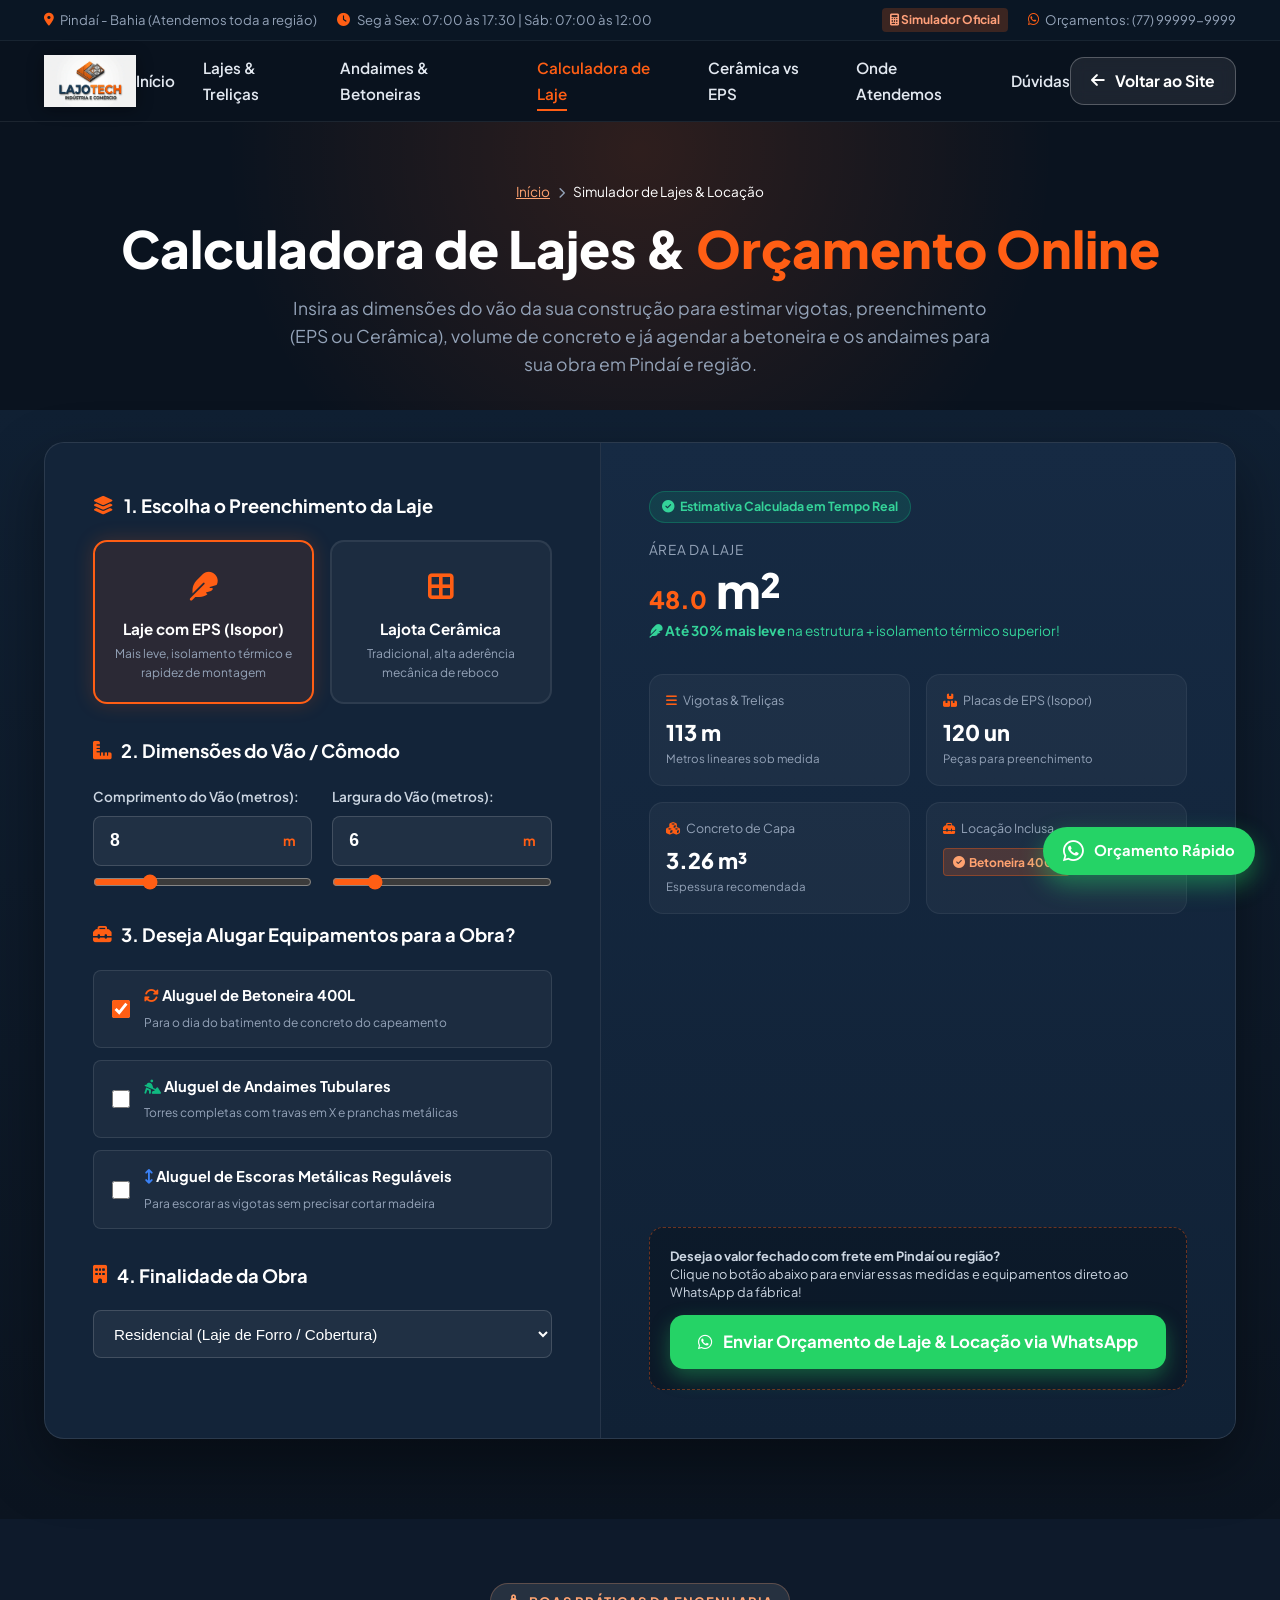
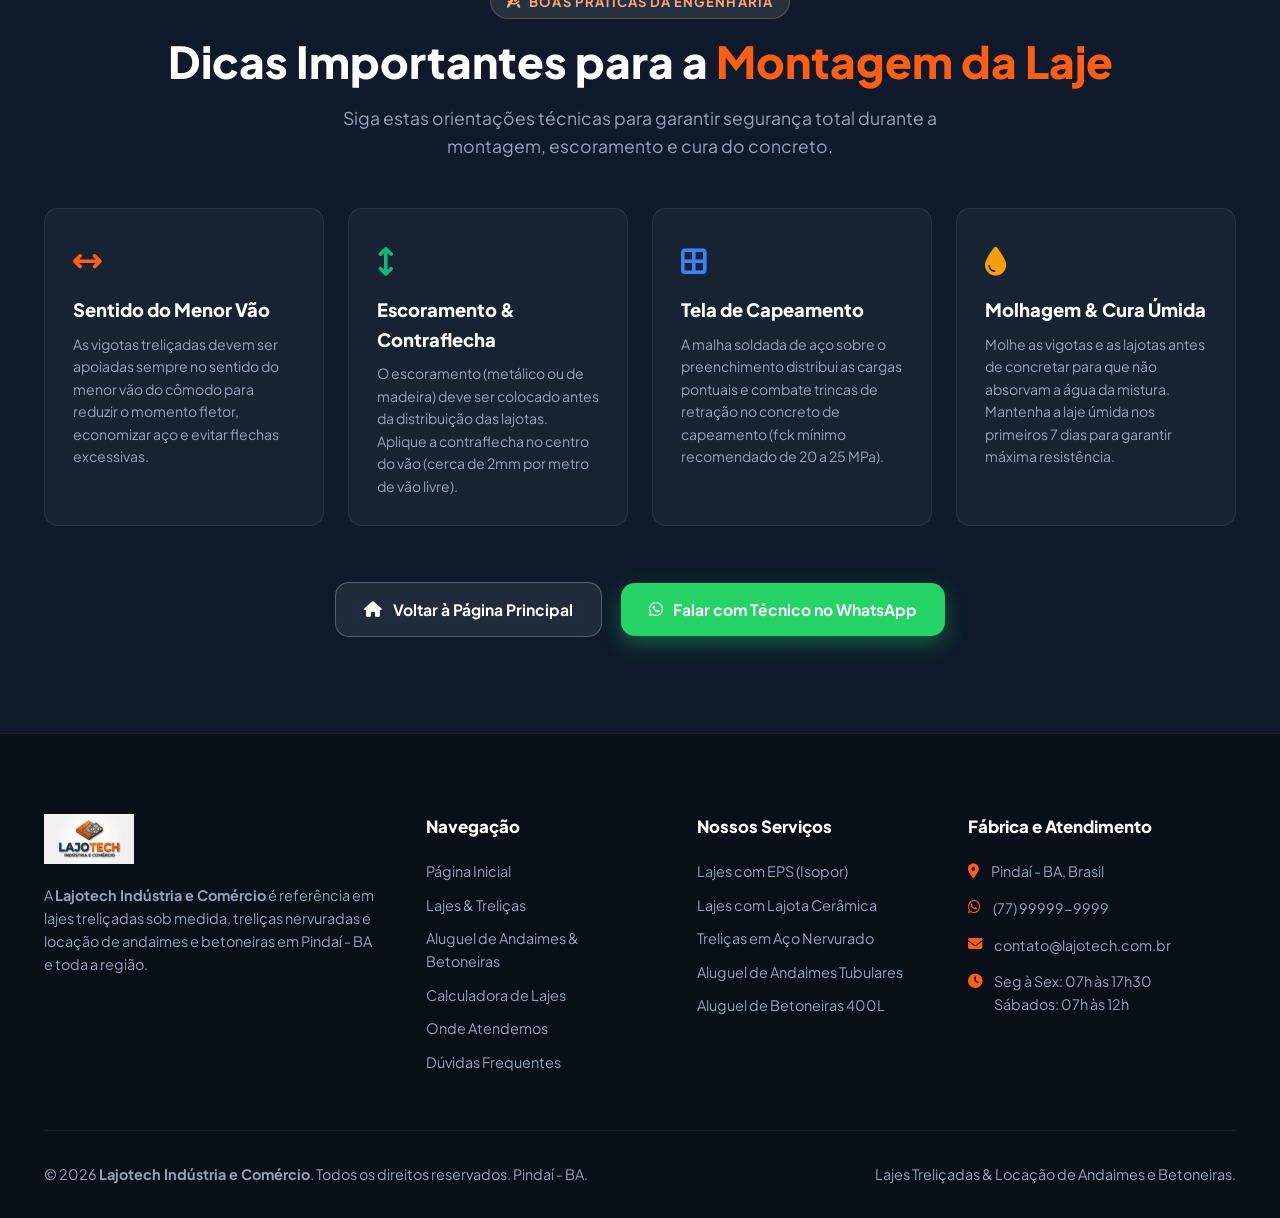
==== calcular.html @ e8e084d5 "feat: pagina dedicada de calculadora calcular.html separada da landing page" ====
<!DOCTYPE html>
<html lang="pt-BR">
<head>
  <meta charset="UTF-8">
  <meta name="viewport" content="width=device-width, initial-scale=1.0">
  <title>Calculadora de Lajes & Orçamento Online | Lajotech Pindaí - BA</title>
  
  <!-- Meta SEO -->
  <meta name="description" content="Simule gratuitamente a quantidade de vigotas treliçadas, lajotas cerâmicas, placas de EPS (isopor), volume de concreto e aluguel de betoneiras e andaimes para sua obra em Pindaí - BA.">
  <meta name="keywords" content="calcular laje, simulador de laje, laje treliçada cálculo, laje eps isopor, vigotas treliçadas, Lajotech Pindaí, aluguel betoneira Pindaí">
  <meta name="author" content="Lajotech Indústria e Comércio">

  <!-- Google Fonts: Plus Jakarta Sans -->
  <link rel="preconnect" href="https://fonts.googleapis.com">
  <link rel="preconnect" href="https://fonts.gstatic.com" crossorigin>
  <link href="https://fonts.googleapis.com/css2?family=Plus+Jakarta+Sans:wght@400;500;600;700;800;900&display=swap" rel="stylesheet">

  <!-- Font Awesome Icons -->
  <link rel="stylesheet" href="https://cdnjs.cloudflare.com/ajax/libs/font-awesome/6.5.1/css/all.min.css">

  <!-- Estilos Customizados -->
  <link rel="stylesheet" href="assets/css/style.css">
</head>
<body style="background-color: #0A131F; color: #FFFFFF;">

  <!-- ==========================================================================
       BARRA DE TOPO
       ========================================================================== -->
  <div class="topbar">
    <div class="container topbar-content">
      <div class="topbar-info">
        <div class="topbar-item">
          <i class="fa-solid fa-location-dot"></i>
          <span>Pindaí - Bahia (Atendemos toda a região)</span>
        </div>
        <div class="topbar-item">
          <i class="fa-solid fa-clock"></i>
          <span>Seg à Sex: 07:00 às 17:30 | Sáb: 07:00 às 12:00</span>
        </div>
      </div>
      <div class="topbar-info">
        <span class="topbar-badge"><i class="fa-solid fa-calculator"></i> Simulador Oficial</span>
        <div class="topbar-item">
          <i class="fa-brands fa-whatsapp"></i>
          <a href="https://wa.me/5577999999999" target="_blank" rel="noopener">Orçamentos: (77) 99999-9999</a>
        </div>
      </div>
    </div>
  </div>

  <!-- ==========================================================================
       CABEÇALHO
       ========================================================================== -->
  <header class="header">
    <div class="container navbar">
      <a href="index.html" class="logo-link">
        <img src="assets/images/logo.webp" alt="Lajotech Indústria e Comércio" class="logo-img">
      </a>

      <ul class="nav-links" id="navLinks">
        <li><a href="index.html" class="nav-link">Início</a></li>
        <li><a href="index.html#lajes" class="nav-link">Lajes & Treliças</a></li>
        <li><a href="index.html#locacao" class="nav-link">Andaimes & Betoneiras</a></li>
        <li><a href="calcular.html" class="nav-link active">Calculadora de Laje</a></li>
        <li><a href="index.html#comparativo" class="nav-link">Cerâmica vs EPS</a></li>
        <li><a href="index.html#regiao" class="nav-link">Onde Atendemos</a></li>
        <li><a href="index.html#faq" class="nav-link">Dúvidas</a></li>
      </ul>

      <div class="header-cta">
        <a href="index.html" class="btn btn-outline-white" style="padding: 0.65rem 1.25rem;">
          <i class="fa-solid fa-arrow-left"></i>
          <span>Voltar ao Site</span>
        </a>
        <button class="menu-toggle" id="menuToggle" aria-label="Abrir Menu">
          <i class="fa-solid fa-bars"></i>
        </button>
      </div>
    </div>
  </header>

  <main>
    <!-- ==========================================================================
         HERO DA PÁGINA DE CÁLCULO
         ========================================================================== -->
    <section style="padding: 3.5rem 0 2rem 0; text-align: center; background: radial-gradient(circle at 50% 10%, rgba(255, 94, 20, 0.15) 0%, transparent 60%);">
      <div class="container">
        <div style="display: inline-flex; align-items: center; gap: 0.5rem; font-size: 0.85rem; color: #94A3B8; margin-bottom: 1rem;">
          <a href="index.html" style="color: #FFA270; text-decoration: underline;">Início</a>
          <span><i class="fa-solid fa-chevron-right" style="font-size: 0.7rem;"></i></span>
          <span style="color: #FFFFFF;">Simulador de Lajes & Locação</span>
        </div>

        <h1 style="font-size: clamp(2.2rem, 4vw, 3.2rem); font-weight: 900; line-height: 1.15; margin-bottom: 1rem;">
          Calculadora de Lajes & <span style="color: var(--primary);">Orçamento Online</span>
        </h1>
        <p style="font-size: 1.1rem; color: var(--text-light-muted); max-width: 720px; margin: 0 auto; line-height: 1.6;">
          Insira as dimensões do vão da sua construção para estimar vigotas, preenchimento (EPS ou Cerâmica), volume de concreto e já agendar a betoneira e os andaimes para sua obra em Pindaí e região.
        </p>
      </div>
    </section>

    <!-- ==========================================================================
         SIMULADOR / CALCULADORA INTERATIVA
         ========================================================================== -->
    <section class="calculator-section" style="padding: 2rem 0 5rem 0;">
      <div class="container">
        <div class="calc-wrapper">
          <!-- Coluna 1: Entradas do Usuário -->
          <div class="calc-inputs">
            <div class="calc-group-title">
              <i class="fa-solid fa-layer-group"></i>
              <span>1. Escolha o Preenchimento da Laje</span>
            </div>

            <div class="type-selector-grid">
              <label class="type-card-radio">
                <input type="radio" name="slabType" value="eps" checked>
                <div class="type-card-box">
                  <div class="type-icon"><i class="fa-solid fa-feather"></i></div>
                  <h4>Laje com EPS (Isopor)</h4>
                  <p>Mais leve, isolamento térmico e rapidez de montagem</p>
                </div>
              </label>

              <label class="type-card-radio">
                <input type="radio" name="slabType" value="ceramica">
                <div class="type-card-box">
                  <div class="type-icon"><i class="fa-solid fa-border-all"></i></div>
                  <h4>Lajota Cerâmica</h4>
                  <p>Tradicional, alta aderência mecânica de reboco</p>
                </div>
              </label>
            </div>

            <div class="calc-group-title">
              <i class="fa-solid fa-ruler-combined"></i>
              <span>2. Dimensões do Vão / Cômodo</span>
            </div>

            <div class="calc-fields-row">
              <div class="form-field">
                <label for="calcLength">Comprimento do Vão (metros):</label>
                <div class="input-with-unit">
                  <input type="number" id="calcLength" value="8" min="1" max="50" step="0.5">
                  <span class="unit">m</span>
                </div>
                <input type="range" class="quick-slider" id="sliderLength" min="1" max="30" value="8" step="0.5">
              </div>

              <div class="form-field">
                <label for="calcWidth">Largura do Vão (metros):</label>
                <div class="input-with-unit">
                  <input type="number" id="calcWidth" value="6" min="1" max="50" step="0.5">
                  <span class="unit">m</span>
                </div>
                <input type="range" class="quick-slider" id="sliderWidth" min="1" max="30" value="6" step="0.5">
              </div>
            </div>

            <div class="calc-group-title">
              <i class="fa-solid fa-toolbox"></i>
              <span>3. Deseja Alugar Equipamentos para a Obra?</span>
            </div>

            <div class="calc-checkbox-group">
              <label class="calc-checkbox-label">
                <input type="checkbox" id="checkBetoneira" checked>
                <div class="calc-checkbox-text">
                  <strong><i class="fa-solid fa-rotate" style="color: var(--primary);"></i> Aluguel de Betoneira 400L</strong>
                  <span>Para o dia do batimento de concreto do capeamento</span>
                </div>
              </label>

              <label class="calc-checkbox-label">
                <input type="checkbox" id="checkAndaime">
                <div class="calc-checkbox-text">
                  <strong><i class="fa-solid fa-person-digging" style="color: #10B981;"></i> Aluguel de Andaimes Tubulares</strong>
                  <span>Torres completas com travas em X e pranchas metálicas</span>
                </div>
              </label>

              <label class="calc-checkbox-label">
                <input type="checkbox" id="checkEscora">
                <div class="calc-checkbox-text">
                  <strong><i class="fa-solid fa-arrows-up-down" style="color: #3B82F6;"></i> Aluguel de Escoras Metálicas Reguláveis</strong>
                  <span>Para escorar as vigotas sem precisar cortar madeira</span>
                </div>
              </label>
            </div>

            <div class="calc-group-title">
              <i class="fa-solid fa-building"></i>
              <span>4. Finalidade da Obra</span>
            </div>

            <div class="usage-select-group">
              <select id="calcUsage" class="usage-select">
                <option value="residencial" selected>Residencial (Laje de Forro / Cobertura)</option>
                <option value="piso">Residencial (Laje de Piso / 1º Andar com circulação)</option>
                <option value="garagem">Garagem / Tráfego de Veículos Leves</option>
                <option value="comercial">Comercial / Depósito (Carga Pesada)</option>
              </select>
            </div>
          </div>

          <!-- Coluna 2: Resultados Estimados em Tempo Real -->
          <div class="calc-results">
            <div>
              <span class="calc-header-badge">
                <i class="fa-solid fa-circle-check"></i> Estimativa Calculada em Tempo Real
              </span>

              <div class="calc-main-stat">
                <div class="label">Área da Laje</div>
                <div class="number"><span id="resArea">48.0</span> m²</div>
                <div id="resVantagem" style="font-size: 0.85rem; color: #34D399; margin-top: 0.4rem;">
                  <i class="fa-solid fa-feather"></i> <strong>Até 30% mais leve</strong> na estrutura + isolamento térmico!
                </div>
              </div>

              <div class="calc-metrics-grid">
                <div class="metric-box">
                  <div class="metric-box-title">
                    <i class="fa-solid fa-bars"></i>
                    <span>Vigotas & Treliças</span>
                  </div>
                  <div class="metric-box-val" id="resVigotas">113 m</div>
                  <div class="metric-box-sub">Metros lineares sob medida</div>
                </div>

                <div class="metric-box">
                  <div class="metric-box-title">
                    <i class="fa-solid fa-boxes-stacked"></i>
                    <span id="resLajotasLabel">Placas de EPS</span>
                  </div>
                  <div class="metric-box-val" id="resLajotas">120 un</div>
                  <div class="metric-box-sub">Peças para preenchimento</div>
                </div>

                <div class="metric-box">
                  <div class="metric-box-title">
                    <i class="fa-solid fa-cubes"></i>
                    <span>Concreto de Capa</span>
                  </div>
                  <div class="metric-box-val" id="resConcreto">3.26 m³</div>
                  <div class="metric-box-sub">Espessura recomendada</div>
                </div>

                <div class="metric-box">
                  <div class="metric-box-title">
                    <i class="fa-solid fa-toolbox"></i>
                    <span>Locação Inclusa</span>
                  </div>
                  <div id="resEquipamentos" style="margin-top: 0.35rem;">
                    <span class="equip-tag"><i class="fa-solid fa-circle-check"></i> Betoneira 400L</span>
                  </div>
                </div>
              </div>
            </div>

            <div class="calc-cta-box">
              <p>
                <strong>Deseja o valor fechado com frete em Pindaí ou região?</strong><br>
                Clique no botão abaixo para enviar essas medidas e equipamentos direto ao WhatsApp da fábrica!
              </p>
              <a href="#" id="btnSendWhatsapp" target="_blank" rel="noopener" class="btn btn-whatsapp" style="width: 100%; font-size: 1.05rem;">
                <i class="fa-brands fa-whatsapp"></i>
                Enviar Orçamento de Laje & Locação via WhatsApp
              </a>
            </div>
          </div>
        </div>
      </div>
    </section>

    <!-- ==========================================================================
         INFORMAÇÕES E DICAS TÉCNICAS
         ========================================================================== -->
    <section style="padding: 4rem 0 6rem 0; background: #0E1A2B;">
      <div class="container">
        <div class="text-center" style="margin-bottom: 3rem;">
          <span class="section-tag light"><i class="fa-solid fa-compass-drafting"></i> Boas Práticas da Engenharia</span>
          <h2 class="section-title light">Dicas Importantes para a <span class="highlight">Montagem da Laje</span></h2>
          <p class="section-subtitle light">
            Siga estas orientações técnicas para garantir segurança total durante a montagem, escoramento e cura do concreto.
          </p>
        </div>

        <div style="display: grid; grid-template-columns: repeat(auto-fit, minmax(280px, 1fr)); gap: 1.5rem;">
          <div style="background: rgba(255, 255, 255, 0.04); border: 1px solid rgba(255, 255, 255, 0.08); border-radius: var(--radius-md); padding: 1.75rem;">
            <div style="font-size: 1.8rem; color: var(--primary); margin-bottom: 0.75rem;"><i class="fa-solid fa-arrows-left-right"></i></div>
            <h3 style="font-size: 1.15rem; font-weight: 800; margin-bottom: 0.5rem;">Sentido do Menor Vão</h3>
            <p style="font-size: 0.88rem; color: var(--text-light-muted); line-height: 1.6;">
              As vigotas treliçadas devem ser apoiadas sempre no sentido do menor vão do cômodo para reduzir o momento fletor, economizar aço e evitar flechas excessivas.
            </p>
          </div>

          <div style="background: rgba(255, 255, 255, 0.04); border: 1px solid rgba(255, 255, 255, 0.08); border-radius: var(--radius-md); padding: 1.75rem;">
            <div style="font-size: 1.8rem; color: #10B981; margin-bottom: 0.75rem;"><i class="fa-solid fa-arrows-up-down"></i></div>
            <h3 style="font-size: 1.15rem; font-weight: 800; margin-bottom: 0.5rem;">Escoramento & Contraflecha</h3>
            <p style="font-size: 0.88rem; color: var(--text-light-muted); line-height: 1.6;">
              O escoramento (metálico ou de madeira) deve ser colocado antes da distribuição das lajotas. Aplique a contraflecha no centro do vão (cerca de 2mm por metro de vão livre).
            </p>
          </div>

          <div style="background: rgba(255, 255, 255, 0.04); border: 1px solid rgba(255, 255, 255, 0.08); border-radius: var(--radius-md); padding: 1.75rem;">
            <div style="font-size: 1.8rem; color: #3B82F6; margin-bottom: 0.75rem;"><i class="fa-solid fa-border-all"></i></div>
            <h3 style="font-size: 1.15rem; font-weight: 800; margin-bottom: 0.5rem;">Tela de Capeamento</h3>
            <p style="font-size: 0.88rem; color: var(--text-light-muted); line-height: 1.6;">
              A malha soldada de aço sobre o preenchimento distribui as cargas pontuais e combate trincas de retração no concreto de capeamento (fck mínimo recomendado de 20 a 25 MPa).
            </p>
          </div>

          <div style="background: rgba(255, 255, 255, 0.04); border: 1px solid rgba(255, 255, 255, 0.08); border-radius: var(--radius-md); padding: 1.75rem;">
            <div style="font-size: 1.8rem; color: #F59E0B; margin-bottom: 0.75rem;"><i class="fa-solid fa-droplet"></i></div>
            <h3 style="font-size: 1.15rem; font-weight: 800; margin-bottom: 0.5rem;">Molhagem & Cura Úmida</h3>
            <p style="font-size: 0.88rem; color: var(--text-light-muted); line-height: 1.6;">
              Molhe as vigotas e as lajotas antes de concretar para que não absorvam a água da mistura. Mantenha a laje úmida nos primeiros 7 dias para garantir máxima resistência.
            </p>
          </div>
        </div>

        <div style="text-align: center; margin-top: 3.5rem;">
          <a href="index.html" class="btn btn-outline-white" style="margin-right: 1rem;">
            <i class="fa-solid fa-house"></i> Voltar à Página Principal
          </a>
          <a href="https://wa.me/5577999999999?text=Ol%C3%A1%20Lajotech!%20Gostaria%20de%20tirar%20d%C3%BAvidas%20t%C3%A9cnicas%20sobre%20minha%20laje." target="_blank" rel="noopener" class="btn btn-whatsapp">
            <i class="fa-brands fa-whatsapp"></i> Falar com Técnico no WhatsApp
          </a>
        </div>
      </div>
    </section>
  </main>

  <!-- ==========================================================================
       RODAPÉ
       ========================================================================== -->
  <footer class="footer">
    <div class="container">
      <div class="footer-grid">
        <div class="footer-col">
          <img src="assets/images/logo.webp" alt="Lajotech Indústria e Comércio" class="footer-logo">
          <p style="margin-bottom: 1.25rem; line-height: 1.6;">
            A <strong>Lajotech Indústria e Comércio</strong> é referência em lajes treliçadas sob medida, treliças nervuradas e locação de andaimes e betoneiras em Pindaí - BA e toda a região.
          </p>
        </div>

        <div class="footer-col">
          <h4>Navegação</h4>
          <ul class="footer-links">
            <li><a href="index.html">Página Inicial</a></li>
            <li><a href="index.html#lajes">Lajes & Treliças</a></li>
            <li><a href="index.html#locacao">Aluguel de Andaimes & Betoneiras</a></li>
            <li><a href="calcular.html">Calculadora de Lajes</a></li>
            <li><a href="index.html#regiao">Onde Atendemos</a></li>
            <li><a href="index.html#faq">Dúvidas Frequentes</a></li>
          </ul>
        </div>

        <div class="footer-col">
          <h4>Nossos Serviços</h4>
          <ul class="footer-links">
            <li><a href="index.html#lajes">Lajes com EPS (Isopor)</a></li>
            <li><a href="index.html#lajes">Lajes com Lajota Cerâmica</a></li>
            <li><a href="index.html#lajes">Treliças em Aço Nervurado</a></li>
            <li><a href="index.html#locacao">Aluguel de Andaimes Tubulares</a></li>
            <li><a href="index.html#locacao">Aluguel de Betoneiras 400L</a></li>
          </ul>
        </div>

        <div class="footer-col">
          <h4>Fábrica e Atendimento</h4>
          <ul class="footer-contact-list">
            <li>
              <i class="fa-solid fa-location-dot"></i>
              <span>Pindaí - BA, Brasil</span>
            </li>
            <li>
              <i class="fa-brands fa-whatsapp"></i>
              <span>(77) 99999-9999</span>
            </li>
            <li>
              <i class="fa-solid fa-envelope"></i>
              <span>contato@lajotech.com.br</span>
            </li>
            <li>
              <i class="fa-solid fa-clock"></i>
              <span>Seg à Sex: 07h às 17h30<br>Sábados: 07h às 12h</span>
            </li>
          </ul>
        </div>
      </div>

      <div class="footer-bottom">
        <p>&copy; 2026 <strong>Lajotech Indústria e Comércio</strong>. Todos os direitos reservados. Pindaí - BA.</p>
        <p>Lajes Treliçadas & Locação de Andaimes e Betoneiras.</p>
      </div>
    </div>
  </footer>

  <!-- ==========================================================================
       BOTÃO FLUTUANTE DE WHATSAPP
       ========================================================================== -->
  <a href="https://wa.me/5577999999999?text=Ol%C3%A1%20Lajotech!%20Gostaria%20de%20fazer%20um%20or%C3%A7amento%20de%20laje%20ou%20aluguel%20de%20equipamentos." class="floating-whatsapp" target="_blank" rel="noopener" aria-label="Falar no WhatsApp">
    <i class="fa-brands fa-whatsapp"></i>
    <span>Orçamento Rápido</span>
  </a>

  <!-- JavaScript -->
  <script src="assets/js/main.js"></script>
</body>
</html>
---- assets/css/style.css ----
/* ==========================================================================
   LAJOTECH INDÚSTRIA E COMÉRCIO - ESTILOS PRINCIPAIS
   Identidade: Laranja Industrial (#FF6B00 / #FF5500) e Azul Profundo (#0E1E2E / #182C40)
   Design System: Moderno, Robusto, Industrial, Responsivo
   ========================================================================== */

:root {
  /* Cores da Marca */
  --primary: #FF5E14;
  --primary-hover: #E04E0B;
  --primary-light: rgba(255, 94, 20, 0.12);
  --primary-glow: rgba(255, 94, 20, 0.35);

  --secondary: #13273D;
  --secondary-dark: #0A1624;
  --secondary-light: #1E3752;

  --accent-blue: #1D4ED8;
  --accent-gold: #F59E0B;

  /* Superfícies & Neutros */
  --bg-dark: #0A131F;
  --bg-card: #111F30;
  --bg-card-hover: #16293F;
  --bg-surface: #F8FAFC;
  --bg-surface-2: #EDF2F7;
  --border-dark: rgba(255, 255, 255, 0.08);
  --border-light: rgba(0, 0, 0, 0.08);

  --text-main: #0F172A;
  --text-muted: #64748B;
  --text-light: #F1F5F9;
  --text-light-muted: #94A3B8;

  /* Sombras & Efeitos */
  --shadow-sm: 0 2px 4px rgba(0,0,0,0.05);
  --shadow-md: 0 8px 24px rgba(10, 22, 36, 0.08);
  --shadow-lg: 0 16px 36px rgba(10, 22, 36, 0.16);
  --shadow-glow: 0 10px 25px rgba(255, 94, 20, 0.3);
  --radius-sm: 8px;
  --radius-md: 14px;
  --radius-lg: 20px;
  --radius-full: 9999px;

  --transition-fast: 0.2s ease;
  --transition-normal: 0.3s cubic-bezier(0.16, 1, 0.3, 1);
}

* {
  margin: 0;
  padding: 0;
  box-sizing: border-box;
}

html {
  scroll-behavior: smooth;
  font-family: 'Plus Jakarta Sans', system-ui, -apple-system, BlinkMacSystemFont, 'Segoe UI', Roboto, sans-serif;
  color: var(--text-main);
  background-color: #FFFFFF;
}

body {
  line-height: 1.6;
  overflow-x: hidden;
  -webkit-font-smoothing: antialiased;
}

img {
  max-width: 100%;
  height: auto;
  display: block;
}

a {
  text-decoration: none;
  color: inherit;
  transition: var(--transition-fast);
}

button {
  font-family: inherit;
  cursor: pointer;
  border: none;
  background: none;
}

.container {
  width: 100%;
  max-width: 1240px;
  margin: 0 auto;
  padding: 0 1.5rem;
}

/* ==========================================================================
   TIPOGRAFIA & UTILITÁRIOS
   ========================================================================== */
.section-tag {
  display: inline-flex;
  align-items: center;
  gap: 0.5rem;
  padding: 0.4rem 1rem;
  border-radius: var(--radius-full);
  font-size: 0.82rem;
  font-weight: 700;
  text-transform: uppercase;
  letter-spacing: 0.08em;
  background: var(--primary-light);
  color: var(--primary);
  margin-bottom: 1rem;
}

.section-tag.light {
  background: rgba(255, 255, 255, 0.1);
  color: #FFA472;
  border: 1px solid rgba(255, 164, 114, 0.25);
}

.section-title {
  font-size: clamp(2rem, 3.5vw, 2.75rem);
  font-weight: 800;
  line-height: 1.2;
  color: var(--secondary-dark);
  margin-bottom: 1rem;
}

.section-title.light {
  color: #FFFFFF;
}

.section-title span.highlight {
  color: var(--primary);
  position: relative;
  display: inline-block;
}

.section-subtitle {
  font-size: 1.1rem;
  color: var(--text-muted);
  max-width: 680px;
  margin: 0 auto 3rem auto;
}

.section-subtitle.light {
  color: var(--text-light-muted);
}

.text-center { text-align: center; }

/* Botões */
.btn {
  display: inline-flex;
  align-items: center;
  justify-content: center;
  gap: 0.65rem;
  font-weight: 700;
  font-size: 0.98rem;
  padding: 0.85rem 1.75rem;
  border-radius: var(--radius-md);
  transition: all var(--transition-normal);
  text-align: center;
  white-space: nowrap;
}

.btn-primary {
  background: linear-gradient(135deg, var(--primary) 0%, #FF772B 100%);
  color: #FFFFFF;
  box-shadow: var(--shadow-glow);
}

.btn-primary:hover {
  background: linear-gradient(135deg, var(--primary-hover) 0%, #FF6515 100%);
  transform: translateY(-2px);
  box-shadow: 0 12px 28px rgba(255, 94, 20, 0.45);
}

.btn-secondary {
  background: var(--secondary);
  color: #FFFFFF;
}

.btn-secondary:hover {
  background: var(--secondary-light);
  transform: translateY(-2px);
  box-shadow: var(--shadow-md);
}

.btn-outline-white {
  background: rgba(255, 255, 255, 0.08);
  color: #FFFFFF;
  border: 1px solid rgba(255, 255, 255, 0.25);
  backdrop-filter: blur(8px);
}

.btn-outline-white:hover {
  background: rgba(255, 255, 255, 0.18);
  border-color: #FFFFFF;
  transform: translateY(-2px);
}

.btn-whatsapp {
  background: #25D366;
  color: #FFFFFF;
  box-shadow: 0 8px 20px rgba(37, 211, 102, 0.35);
}

.btn-whatsapp:hover {
  background: #20BA5A;
  transform: translateY(-2px);
  box-shadow: 0 12px 25px rgba(37, 211, 102, 0.45);
}

/* ==========================================================================
   TOPBAR & HEADER
   ========================================================================== */
.topbar {
  background: var(--secondary-dark);
  color: var(--text-light-muted);
  font-size: 0.82rem;
  padding: 0.5rem 0;
  border-bottom: 1px solid rgba(255, 255, 255, 0.06);
}

.topbar-content {
  display: flex;
  justify-content: space-between;
  align-items: center;
  flex-wrap: wrap;
  gap: 0.5rem;
}

.topbar-info {
  display: flex;
  align-items: center;
  gap: 1.25rem;
}

.topbar-item {
  display: flex;
  align-items: center;
  gap: 0.4rem;
}

.topbar-item i {
  color: var(--primary);
}

.topbar-badge {
  background: rgba(255, 94, 20, 0.2);
  color: #FFA07A;
  padding: 0.15rem 0.5rem;
  border-radius: 4px;
  font-weight: 700;
  font-size: 0.75rem;
}

.header {
  position: sticky;
  top: 0;
  z-index: 1000;
  background: rgba(10, 19, 31, 0.94);
  backdrop-filter: blur(12px);
  border-bottom: 1px solid rgba(255, 255, 255, 0.08);
  transition: all var(--transition-normal);
}

.navbar {
  display: flex;
  align-items: center;
  justify-content: space-between;
  height: 80px;
}

.logo-link {
  display: flex;
  align-items: center;
  gap: 0.75rem;
}

.logo-img {
  height: 52px;
  width: auto;
  object-fit: contain;
  filter: drop-shadow(0 2px 8px rgba(0,0,0,0.4));
}

.nav-links {
  display: flex;
  align-items: center;
  gap: 1.75rem;
  list-style: none;
}

.nav-link {
  color: #E2E8F0;
  font-size: 0.95rem;
  font-weight: 600;
  position: relative;
  padding: 0.5rem 0;
}

.nav-link:hover,
.nav-link.active {
  color: var(--primary);
}

.nav-link::after {
  content: '';
  position: absolute;
  bottom: 0;
  left: 0;
  width: 0;
  height: 2px;
  background: var(--primary);
  transition: width var(--transition-fast);
}

.nav-link:hover::after,
.nav-link.active::after {
  width: 100%;
}

.header-cta {
  display: flex;
  align-items: center;
  gap: 1rem;
}

.menu-toggle {
  display: none;
  font-size: 1.5rem;
  color: #FFFFFF;
}

/* ==========================================================================
   HERO SECTION (SUPER IMPACTANTE)
   ========================================================================== */
.hero {
  position: relative;
  min-height: calc(100vh - 120px);
  background: radial-gradient(circle at 80% 20%, rgba(255, 94, 20, 0.15) 0%, transparent 40%),
              radial-gradient(circle at 10% 70%, rgba(29, 78, 216, 0.12) 0%, transparent 45%),
              linear-gradient(180deg, #0A131F 0%, #102033 100%);
  display: flex;
  align-items: center;
  padding: 5rem 0;
  color: #FFFFFF;
  overflow: hidden;
}

/* Efeito de malha/grid no fundo */
.hero::before {
  content: '';
  position: absolute;
  top: 0;
  left: 0;
  right: 0;
  bottom: 0;
  background-image: 
    linear-gradient(rgba(255, 255, 255, 0.03) 1px, transparent 1px),
    linear-gradient(90deg, rgba(255, 255, 255, 0.03) 1px, transparent 1px);
  background-size: 40px 40px;
  pointer-events: none;
}

.hero-grid {
  display: grid;
  grid-template-columns: 1.15fr 0.85fr;
  align-items: center;
  gap: 3.5rem;
  position: relative;
  z-index: 2;
}

.hero-content {
  max-width: 650px;
}

.hero-badge-group {
  display: flex;
  align-items: center;
  gap: 0.75rem;
  margin-bottom: 1.25rem;
  flex-wrap: wrap;
}

.hero-pill {
  display: inline-flex;
  align-items: center;
  gap: 0.5rem;
  padding: 0.4rem 0.9rem;
  border-radius: var(--radius-full);
  background: rgba(255, 94, 20, 0.15);
  border: 1px solid rgba(255, 94, 20, 0.35);
  color: #FFA270;
  font-size: 0.85rem;
  font-weight: 700;
}

.hero-pill i {
  color: var(--primary);
}

.hero-title {
  font-size: clamp(2.4rem, 4.5vw, 3.6rem);
  font-weight: 900;
  line-height: 1.12;
  letter-spacing: -0.02em;
  margin-bottom: 1.35rem;
}

.hero-title .tech-word {
  color: var(--primary);
  text-shadow: 0 0 35px rgba(255, 94, 20, 0.4);
}

.hero-desc {
  font-size: 1.15rem;
  color: var(--text-light-muted);
  line-height: 1.7;
  margin-bottom: 2.25rem;
}

.hero-actions {
  display: flex;
  align-items: center;
  gap: 1.2rem;
  flex-wrap: wrap;
  margin-bottom: 2.75rem;
}

.hero-stats {
  display: grid;
  grid-template-columns: repeat(3, 1fr);
  gap: 1.5rem;
  padding-top: 2rem;
  border-top: 1px solid rgba(255, 255, 255, 0.1);
}

.stat-item h3 {
  font-size: 1.85rem;
  font-weight: 800;
  color: #FFFFFF;
  display: flex;
  align-items: center;
  gap: 0.15rem;
}

.stat-item h3 span {
  color: var(--primary);
}

.stat-item p {
  font-size: 0.82rem;
  color: var(--text-light-muted);
  margin-top: 0.15rem;
}

/* Card Visual 3D no Hero */
.hero-visual {
  position: relative;
}

.hero-card-preview {
  position: relative;
  background: linear-gradient(145deg, #132438 0%, #0E1A29 100%);
  border-radius: var(--radius-lg);
  border: 1px solid rgba(255, 255, 255, 0.12);
  padding: 1.75rem;
  box-shadow: 0 25px 50px -12px rgba(0, 0, 0, 0.5);
  overflow: hidden;
}

.hero-card-preview::before {
  content: '';
  position: absolute;
  top: 0;
  right: 0;
  width: 200px;
  height: 200px;
  background: radial-gradient(circle, rgba(255, 94, 20, 0.25) 0%, transparent 70%);
  pointer-events: none;
}

.hero-logo-box {
  background: rgba(255, 255, 255, 0.05);
  border: 1px solid rgba(255, 255, 255, 0.08);
  border-radius: var(--radius-md);
  padding: 1.5rem;
  display: flex;
  justify-content: center;
  align-items: center;
  margin-bottom: 1.5rem;
  position: relative;
}

.hero-logo-box img {
  max-height: 130px;
  width: auto;
  filter: drop-shadow(0 10px 15px rgba(0,0,0,0.5));
  animation: floatSlow 4s ease-in-out infinite;
}

@keyframes floatSlow {
  0%, 100% { transform: translateY(0); }
  50% { transform: translateY(-8px); }
}

.features-mini-list {
  display: flex;
  flex-direction: column;
  gap: 0.9rem;
}

.mini-feat {
  display: flex;
  align-items: center;
  gap: 0.9rem;
  background: rgba(255, 255, 255, 0.04);
  padding: 0.75rem 1rem;
  border-radius: var(--radius-sm);
  border: 1px solid rgba(255, 255, 255, 0.05);
  transition: transform var(--transition-fast);
}

.mini-feat:hover {
  transform: translateX(5px);
  background: rgba(255, 255, 255, 0.07);
}

.mini-feat-icon {
  width: 36px;
  height: 36px;
  border-radius: 8px;
  background: var(--primary-light);
  color: var(--primary);
  display: flex;
  align-items: center;
  justify-content: center;
  font-size: 1.1rem;
  flex-shrink: 0;
}

.mini-feat-text h4 {
  font-size: 0.92rem;
  font-weight: 700;
  color: #FFFFFF;
}

.mini-feat-text p {
  font-size: 0.78rem;
  color: var(--text-light-muted);
}

.floating-badge {
  position: absolute;
  bottom: -20px;
  left: -20px;
  background: #FFFFFF;
  color: var(--secondary-dark);
  padding: 0.85rem 1.25rem;
  border-radius: var(--radius-md);
  box-shadow: 0 20px 30px rgba(0, 0, 0, 0.25);
  display: flex;
  align-items: center;
  gap: 0.8rem;
  z-index: 3;
}

.floating-badge .check-circle {
  width: 32px;
  height: 32px;
  background: #10B981;
  color: #FFFFFF;
  border-radius: 50%;
  display: flex;
  align-items: center;
  justify-content: center;
  font-size: 0.9rem;
}

.floating-badge strong {
  display: block;
  font-size: 0.88rem;
}

.floating-badge span {
  font-size: 0.75rem;
  color: var(--text-muted);
}

/* ==========================================================================
   SIMULADOR / CALCULADORA DE LAJE (O DESTAQUE CHAMATIVO)
   ========================================================================== */
.calculator-section {
  padding: 6rem 0;
  background: linear-gradient(180deg, #102033 0%, #0B1420 100%);
  position: relative;
  color: #FFFFFF;
}

.calc-wrapper {
  background: #132439;
  border: 1px solid rgba(255, 255, 255, 0.1);
  border-radius: var(--radius-lg);
  box-shadow: 0 25px 60px rgba(0, 0, 0, 0.4);
  display: grid;
  grid-template-columns: 1.1fr 0.9fr;
  overflow: hidden;
}

.calc-inputs {
  padding: 3rem;
  border-right: 1px solid rgba(255, 255, 255, 0.08);
}

.calc-group-title {
  font-size: 1.15rem;
  font-weight: 700;
  color: #FFFFFF;
  margin-bottom: 1.25rem;
  display: flex;
  align-items: center;
  gap: 0.6rem;
}

.calc-group-title i {
  color: var(--primary);
}

/* Seletores de Tipo */
.type-selector-grid {
  display: grid;
  grid-template-columns: 1fr 1fr;
  gap: 1rem;
  margin-bottom: 2rem;
}

.type-card-radio {
  cursor: pointer;
  position: relative;
}

.type-card-radio input {
  position: absolute;
  opacity: 0;
}

.type-card-box {
  background: rgba(255, 255, 255, 0.04);
  border: 2px solid rgba(255, 255, 255, 0.08);
  border-radius: var(--radius-md);
  padding: 1.25rem;
  text-align: center;
  transition: all var(--transition-fast);
}

.type-card-radio input:checked + .type-card-box {
  border-color: var(--primary);
  background: rgba(255, 94, 20, 0.1);
  box-shadow: 0 0 20px rgba(255, 94, 20, 0.2);
}

.type-icon {
  font-size: 1.8rem;
  color: var(--primary);
  margin-bottom: 0.5rem;
}

.type-card-box h4 {
  font-size: 0.95rem;
  font-weight: 700;
  color: #FFFFFF;
  margin-bottom: 0.2rem;
}

.type-card-box p {
  font-size: 0.75rem;
  color: var(--text-light-muted);
}

/* Campos de Dimensões */
.calc-fields-row {
  display: grid;
  grid-template-columns: 1fr 1fr;
  gap: 1.25rem;
  margin-bottom: 1.5rem;
}

.form-field label {
  display: block;
  font-size: 0.85rem;
  font-weight: 600;
  color: #CBD5E1;
  margin-bottom: 0.5rem;
}

.input-with-unit {
  position: relative;
  display: flex;
  align-items: center;
}

.input-with-unit input {
  width: 100%;
  background: rgba(255, 255, 255, 0.06);
  border: 1px solid rgba(255, 255, 255, 0.15);
  border-radius: var(--radius-sm);
  padding: 0.85rem 3rem 0.85rem 1rem;
  color: #FFFFFF;
  font-size: 1.1rem;
  font-weight: 700;
  outline: none;
  transition: border-color var(--transition-fast);
}

.input-with-unit input:focus {
  border-color: var(--primary);
  background: rgba(255, 255, 255, 0.09);
}

.input-with-unit .unit {
  position: absolute;
  right: 1rem;
  font-size: 0.85rem;
  font-weight: 700;
  color: var(--primary);
}

.quick-slider {
  width: 100%;
  accent-color: var(--primary);
  margin-top: 0.5rem;
  cursor: pointer;
}

/* Aplicação / Finalidade */
.usage-select-group {
  margin-bottom: 2rem;
}

.usage-select {
  width: 100%;
  background: rgba(255, 255, 255, 0.06);
  border: 1px solid rgba(255, 255, 255, 0.15);
  border-radius: var(--radius-sm);
  padding: 0.85rem 1rem;
  color: #FFFFFF;
  font-size: 0.95rem;
  outline: none;
}

.usage-select option {
  background: var(--secondary-dark);
  color: #FFFFFF;
}

/* Painel de Resultados (Calculadora) */
.calc-results {
  background: linear-gradient(180deg, #162A43 0%, #102135 100%);
  padding: 3rem;
  display: flex;
  flex-direction: column;
  justify-content: space-between;
}

.calc-header-badge {
  display: inline-flex;
  align-items: center;
  gap: 0.4rem;
  background: rgba(16, 185, 129, 0.15);
  border: 1px solid rgba(16, 185, 129, 0.3);
  color: #34D399;
  font-size: 0.78rem;
  font-weight: 700;
  padding: 0.3rem 0.75rem;
  border-radius: var(--radius-full);
  margin-bottom: 1rem;
}

.calc-main-stat {
  margin-bottom: 2rem;
}

.calc-main-stat .label {
  font-size: 0.85rem;
  color: var(--text-light-muted);
  text-transform: uppercase;
  letter-spacing: 0.05em;
}

.calc-main-stat .number {
  font-size: 3rem;
  font-weight: 900;
  color: #FFFFFF;
  line-height: 1;
  margin: 0.35rem 0;
}

.calc-main-stat .number span {
  font-size: 1.5rem;
  color: var(--primary);
}

.calc-metrics-grid {
  display: grid;
  grid-template-columns: 1fr 1fr;
  gap: 1rem;
  margin-bottom: 2rem;
}

.metric-box {
  background: rgba(255, 255, 255, 0.04);
  border: 1px solid rgba(255, 255, 255, 0.06);
  border-radius: var(--radius-md);
  padding: 1rem;
}

.metric-box-title {
  font-size: 0.78rem;
  color: var(--text-light-muted);
  display: flex;
  align-items: center;
  gap: 0.4rem;
  margin-bottom: 0.3rem;
}

.metric-box-title i {
  color: var(--primary);
}

.metric-box-val {
  font-size: 1.35rem;
  font-weight: 800;
  color: #FFFFFF;
}

.metric-box-sub {
  font-size: 0.72rem;
  color: #94A3B8;
}

.calc-cta-box {
  background: rgba(0, 0, 0, 0.25);
  border-radius: var(--radius-md);
  padding: 1.25rem;
  border: 1px dashed rgba(255, 94, 20, 0.4);
}

.calc-cta-box p {
  font-size: 0.8rem;
  color: #CBD5E1;
  margin-bottom: 0.85rem;
  line-height: 1.4;
}

/* ==========================================================================
   PRODUTOS & SOLUÇÕES
   ========================================================================== */
.products-section {
  padding: 6rem 0;
  background: var(--bg-surface);
}

.products-grid {
  display: grid;
  grid-template-columns: repeat(auto-fit, minmax(340px, 1fr));
  gap: 2rem;
}

.product-card {
  background: #FFFFFF;
  border-radius: var(--radius-lg);
  overflow: hidden;
  box-shadow: var(--shadow-md);
  border: 1px solid var(--border-light);
  transition: all var(--transition-normal);
  display: flex;
  flex-direction: column;
}

.product-card:hover {
  transform: translateY(-8px);
  box-shadow: var(--shadow-lg);
  border-color: rgba(255, 94, 20, 0.3);
}

.product-thumb {
  height: 220px;
  position: relative;
  background: #1E293B;
  overflow: hidden;
}

.product-thumb img {
  width: 100%;
  height: 100%;
  object-fit: cover;
  transition: transform 0.5s ease;
}

.product-card:hover .product-thumb img {
  transform: scale(1.06);
}

.product-badge-flag {
  position: absolute;
  top: 1rem;
  left: 1rem;
  background: var(--primary);
  color: #FFFFFF;
  font-size: 0.75rem;
  font-weight: 800;
  text-transform: uppercase;
  padding: 0.35rem 0.8rem;
  border-radius: var(--radius-full);
  box-shadow: 0 4px 10px rgba(0,0,0,0.25);
}

.product-body {
  padding: 1.75rem;
  display: flex;
  flex-direction: column;
  flex-grow: 1;
}

.product-title {
  font-size: 1.28rem;
  font-weight: 800;
  color: var(--secondary-dark);
  margin-bottom: 0.6rem;
}

.product-desc {
  font-size: 0.92rem;
  color: var(--text-muted);
  line-height: 1.6;
  margin-bottom: 1.25rem;
}

.product-benefits {
  list-style: none;
  margin-bottom: 1.5rem;
  margin-top: auto;
}

.product-benefits li {
  display: flex;
  align-items: center;
  gap: 0.6rem;
  font-size: 0.85rem;
  color: #334155;
  margin-bottom: 0.45rem;
}

.product-benefits li i {
  color: #10B981;
  font-size: 0.9rem;
}

.product-footer {
  padding-top: 1.25rem;
  border-top: 1px solid var(--border-light);
}

/* ==========================================================================
   COMPARATIVO CERÂMICA VS EPS
   ========================================================================== */
.comparison-section {
  padding: 6rem 0;
  background: #FFFFFF;
}

.compare-grid {
  display: grid;
  grid-template-columns: 1fr 1fr;
  gap: 2rem;
  margin-top: 2rem;
}

.compare-card {
  border-radius: var(--radius-lg);
  padding: 2.5rem;
  border: 1px solid var(--border-light);
  box-shadow: var(--shadow-sm);
  position: relative;
  transition: all var(--transition-fast);
}

.compare-card.eps-featured {
  background: linear-gradient(180deg, #F0FDF4 0%, #FFFFFF 100%);
  border: 2px solid #86EFAC;
}

.compare-card.ceramic-card {
  background: linear-gradient(180deg, #FFF7ED 0%, #FFFFFF 100%);
  border: 2px solid #FED7AA;
}

.compare-card:hover {
  transform: translateY(-4px);
  box-shadow: var(--shadow-md);
}

.compare-header {
  display: flex;
  align-items: center;
  gap: 1.25rem;
  margin-bottom: 1.5rem;
}

.compare-icon-wrap {
  width: 56px;
  height: 56px;
  border-radius: var(--radius-md);
  display: flex;
  align-items: center;
  justify-content: center;
  font-size: 1.6rem;
}

.compare-card.eps-featured .compare-icon-wrap {
  background: #DCFCE7;
  color: #15803D;
}

.compare-card.ceramic-card .compare-icon-wrap {
  background: #FFEDD5;
  color: #C2410C;
}

.compare-header h3 {
  font-size: 1.35rem;
  font-weight: 800;
  color: var(--secondary-dark);
}

.compare-header p {
  font-size: 0.85rem;
  color: var(--text-muted);
}

.compare-features-list {
  list-style: none;
  display: flex;
  flex-direction: column;
  gap: 0.85rem;
}

.compare-features-list li {
  display: flex;
  align-items: flex-start;
  gap: 0.75rem;
  font-size: 0.92rem;
  color: #334155;
}

.compare-features-list li i {
  margin-top: 0.25rem;
  font-size: 1rem;
}

.compare-features-list li.pro i {
  color: #10B981;
}

/* ==========================================================================
   DIFERENCIAIS / POR QUE A LAJOTECH
   ========================================================================== */
.why-us-section {
  padding: 6rem 0;
  background: linear-gradient(180deg, #0A131F 0%, #111F30 100%);
  color: #FFFFFF;
  position: relative;
}

.diferenciais-grid {
  display: grid;
  grid-template-columns: repeat(auto-fit, minmax(280px, 1fr));
  gap: 1.75rem;
}

.dif-card {
  background: rgba(255, 255, 255, 0.03);
  border: 1px solid rgba(255, 255, 255, 0.08);
  border-radius: var(--radius-lg);
  padding: 2.25rem 1.75rem;
  transition: all var(--transition-normal);
  position: relative;
  overflow: hidden;
}

.dif-card::before {
  content: '';
  position: absolute;
  top: 0;
  left: 0;
  width: 4px;
  height: 0;
  background: var(--primary);
  transition: height var(--transition-normal);
}

.dif-card:hover {
  transform: translateY(-6px);
  background: rgba(255, 255, 255, 0.06);
  border-color: rgba(255, 94, 20, 0.35);
}

.dif-card:hover::before {
  height: 100%;
}

.dif-icon {
  width: 58px;
  height: 58px;
  background: var(--primary-light);
  border-radius: var(--radius-md);
  color: var(--primary);
  display: flex;
  align-items: center;
  justify-content: center;
  font-size: 1.6rem;
  margin-bottom: 1.35rem;
}

.dif-card h3 {
  font-size: 1.2rem;
  font-weight: 800;
  color: #FFFFFF;
  margin-bottom: 0.6rem;
}

.dif-card p {
  font-size: 0.88rem;
  color: var(--text-light-muted);
  line-height: 1.6;
}

/* ==========================================================================
   REGIÃO DE ATENDIMENTO (PINDAÍ & CIRCOVIZINHANÇAS)
   ========================================================================== */
.location-section {
  padding: 6rem 0;
  background: #FFFFFF;
}

.location-wrapper {
  background: var(--bg-surface);
  border-radius: var(--radius-lg);
  border: 1px solid var(--border-light);
  display: grid;
  grid-template-columns: 1fr 1fr;
  overflow: hidden;
}

.location-info {
  padding: 3.5rem;
}

.location-cities-tag-list {
  display: flex;
  flex-wrap: wrap;
  gap: 0.6rem;
  margin: 1.5rem 0 2rem 0;
}

.city-tag {
  background: #FFFFFF;
  border: 1px solid #CBD5E1;
  padding: 0.4rem 0.9rem;
  border-radius: var(--radius-full);
  font-size: 0.82rem;
  font-weight: 700;
  color: var(--secondary-dark);
  display: inline-flex;
  align-items: center;
  gap: 0.4rem;
}

.city-tag i {
  color: var(--primary);
}

.city-tag.main-city {
  background: var(--primary);
  color: #FFFFFF;
  border-color: var(--primary);
}

.city-tag.main-city i {
  color: #FFFFFF;
}

.logistics-callout {
  display: flex;
  align-items: center;
  gap: 1rem;
  background: #FFFFFF;
  padding: 1.25rem;
  border-radius: var(--radius-md);
  border-left: 4px solid var(--primary);
  box-shadow: var(--shadow-sm);
}

.logistics-callout i {
  font-size: 2rem;
  color: var(--primary);
}

.logistics-callout h4 {
  font-size: 0.95rem;
  font-weight: 800;
  color: var(--secondary-dark);
}

.logistics-callout p {
  font-size: 0.82rem;
  color: var(--text-muted);
}

.location-map-visual {
  background: linear-gradient(135deg, #102033 0%, #0A131F 100%);
  display: flex;
  flex-direction: column;
  justify-content: center;
  align-items: center;
  padding: 3rem;
  color: #FFFFFF;
  text-align: center;
  position: relative;
}

.map-radar-circle {
  width: 140px;
  height: 140px;
  border-radius: 50%;
  border: 2px dashed rgba(255, 94, 20, 0.4);
  display: flex;
  align-items: center;
  justify-content: center;
  position: relative;
  margin-bottom: 1.5rem;
  animation: rotateRadar 15s linear infinite;
}

@keyframes rotateRadar {
  from { transform: rotate(0deg); }
  to { transform: rotate(360deg); }
}

.map-radar-pin {
  width: 70px;
  height: 70px;
  background: var(--primary);
  border-radius: 50%;
  display: flex;
  align-items: center;
  justify-content: center;
  font-size: 1.8rem;
  color: #FFFFFF;
  box-shadow: 0 0 30px rgba(255, 94, 20, 0.6);
}

/* ==========================================================================
   DEPOIMENTOS & AVALIAÇÕES
   ========================================================================== */
.testimonials-section {
  padding: 6rem 0;
  background: var(--bg-surface);
}

.testimonials-grid {
  display: grid;
  grid-template-columns: repeat(auto-fit, minmax(320px, 1fr));
  gap: 2rem;
}

.testimonial-card {
  background: #FFFFFF;
  border-radius: var(--radius-lg);
  padding: 2rem;
  border: 1px solid var(--border-light);
  box-shadow: var(--shadow-sm);
  display: flex;
  flex-direction: column;
}

.test-stars {
  color: #F59E0B;
  display: flex;
  gap: 0.25rem;
  margin-bottom: 1rem;
}

.test-quote {
  font-size: 0.95rem;
  color: #334155;
  font-style: italic;
  line-height: 1.6;
  margin-bottom: 1.5rem;
  flex-grow: 1;
}

.test-author {
  display: flex;
  align-items: center;
  gap: 0.85rem;
  border-top: 1px solid var(--border-light);
  padding-top: 1rem;
}

.test-avatar {
  width: 44px;
  height: 44px;
  border-radius: 50%;
  background: var(--secondary-light);
  color: #FFFFFF;
  display: flex;
  align-items: center;
  justify-content: center;
  font-weight: 800;
}

.test-author h4 {
  font-size: 0.95rem;
  font-weight: 800;
  color: var(--secondary-dark);
}

.test-author p {
  font-size: 0.78rem;
  color: var(--text-muted);
}

/* ==========================================================================
   FAQ (PERGUNTAS FREQUENTES)
   ========================================================================== */
.faq-section {
  padding: 6rem 0;
  background: #FFFFFF;
}

.faq-accordion {
  max-width: 800px;
  margin: 0 auto;
  display: flex;
  flex-direction: column;
  gap: 1rem;
}

.faq-item {
  border: 1px solid var(--border-light);
  border-radius: var(--radius-md);
  overflow: hidden;
  transition: all var(--transition-fast);
}

.faq-item.active {
  border-color: var(--primary);
  box-shadow: var(--shadow-sm);
}

.faq-question {
  width: 100%;
  padding: 1.25rem 1.5rem;
  background: #FFFFFF;
  display: flex;
  justify-content: space-between;
  align-items: center;
  font-size: 1.05rem;
  font-weight: 700;
  color: var(--secondary-dark);
  text-align: left;
}

.faq-question i {
  color: var(--primary);
  transition: transform var(--transition-fast);
}

.faq-item.active .faq-question i {
  transform: rotate(180deg);
}

.faq-answer {
  max-height: 0;
  overflow: hidden;
  transition: max-height 0.3s ease-out;
  background: var(--bg-surface);
  color: var(--text-muted);
  font-size: 0.92rem;
  line-height: 1.6;
}

.faq-answer-inner {
  padding: 1.25rem 1.5rem;
  border-top: 1px solid var(--border-light);
}

/* ==========================================================================
   BANNER FINAL (CTA)
   ========================================================================== */
.cta-banner-section {
  padding: 6rem 0;
  background: linear-gradient(135deg, var(--secondary-dark) 0%, #182C40 100%);
  color: #FFFFFF;
  text-align: center;
  position: relative;
  overflow: hidden;
}

.cta-banner-section::before {
  content: '';
  position: absolute;
  top: 0;
  left: 50%;
  transform: translateX(-50%);
  width: 600px;
  height: 300px;
  background: radial-gradient(circle, rgba(255, 94, 20, 0.25) 0%, transparent 70%);
  pointer-events: none;
}

.cta-box {
  max-width: 780px;
  margin: 0 auto;
  position: relative;
  z-index: 2;
}

.cta-box h2 {
  font-size: clamp(2.2rem, 4vw, 3rem);
  font-weight: 900;
  margin-bottom: 1.25rem;
  line-height: 1.2;
}

.cta-box p {
  font-size: 1.15rem;
  color: var(--text-light-muted);
  margin-bottom: 2.25rem;
}

/* ==========================================================================
   RODAPÉ (FOOTER)
   ========================================================================== */
.footer {
  background: #080F18;
  color: #94A3B8;
  padding: 5rem 0 2rem 0;
  font-size: 0.9rem;
  border-top: 1px solid rgba(255, 255, 255, 0.08);
}

.footer-grid {
  display: grid;
  grid-template-columns: 1.5fr 1fr 1fr 1.2fr;
  gap: 3rem;
  margin-bottom: 3.5rem;
}

.footer-col h4 {
  color: #FFFFFF;
  font-size: 1.05rem;
  font-weight: 800;
  margin-bottom: 1.25rem;
  position: relative;
}

.footer-logo {
  max-height: 50px;
  margin-bottom: 1.25rem;
}

.footer-links {
  list-style: none;
  display: flex;
  flex-direction: column;
  gap: 0.65rem;
}

.footer-links a:hover {
  color: var(--primary);
  padding-left: 4px;
}

.footer-contact-list {
  list-style: none;
  display: flex;
  flex-direction: column;
  gap: 0.85rem;
}

.footer-contact-list li {
  display: flex;
  align-items: flex-start;
  gap: 0.75rem;
}

.footer-contact-list li i {
  color: var(--primary);
  margin-top: 0.2rem;
}

.footer-bottom {
  border-top: 1px solid rgba(255, 255, 255, 0.06);
  padding-top: 2rem;
  display: flex;
  justify-content: space-between;
  align-items: center;
  flex-wrap: wrap;
  gap: 1rem;
}

/* ==========================================================================
   WHATSAPP FLUTUANTE
   ========================================================================== */
.floating-whatsapp {
  position: fixed;
  bottom: 25px;
  right: 25px;
  z-index: 999;
  display: flex;
  align-items: center;
  gap: 0.65rem;
  background: #25D366;
  color: #FFFFFF;
  padding: 0.75rem 1.25rem;
  border-radius: var(--radius-full);
  box-shadow: 0 10px 25px rgba(37, 211, 102, 0.45);
  font-weight: 700;
  font-size: 0.92rem;
  transition: all var(--transition-fast);
  animation: pulseWa 2.5s infinite;
}

.floating-whatsapp i {
  font-size: 1.5rem;
}

.floating-whatsapp:hover {
  background: #20BA5A;
  transform: scale(1.05);
  box-shadow: 0 15px 30px rgba(37, 211, 102, 0.55);
}

@keyframes pulseWa {
  0% { transform: scale(1); }
  50% { transform: scale(1.04); box-shadow: 0 0 25px rgba(37, 211, 102, 0.6); }
  100% { transform: scale(1); }
}

/* ==========================================================================
   RESPONSIVIDADE
   ========================================================================== */
@media (max-width: 992px) {
  .hero-grid {
    grid-template-columns: 1fr;
    text-align: center;
  }

  .hero-content {
    margin: 0 auto;
  }

  .hero-badge-group,
  .hero-actions {
    justify-content: center;
  }

  .hero-stats {
    justify-content: center;
  }

  .hero-visual {
    max-width: 480px;
    margin: 2rem auto 0 auto;
  }

  .calc-wrapper {
    grid-template-columns: 1fr;
  }

  .calc-inputs {
    border-right: none;
    border-bottom: 1px solid rgba(255, 255, 255, 0.08);
    padding: 2rem;
  }

  .calc-results {
    padding: 2rem;
  }

  .compare-grid {
    grid-template-columns: 1fr;
  }

  .location-wrapper {
    grid-template-columns: 1fr;
  }

  .footer-grid {
    grid-template-columns: 1fr 1fr;
    gap: 2rem;
  }
}

@media (max-width: 768px) {
  .topbar {
    display: none;
  }

  .menu-toggle {
    display: block;
  }

  .nav-links {
    position: fixed;
    top: 80px;
    left: 0;
    right: 0;
    background: #0A131F;
    flex-direction: column;
    padding: 2rem;
    gap: 1.5rem;
    border-bottom: 1px solid rgba(255, 255, 255, 0.1);
    transform: translateY(-150%);
    transition: transform var(--transition-normal);
  }

  .nav-links.open {
    transform: translateY(0);
  }

  .header-cta .btn {
    display: none;
  }

  .calc-fields-row {
    grid-template-columns: 1fr;
  }

  .calc-metrics-grid {
    grid-template-columns: 1fr;
  }

  .footer-grid {
    grid-template-columns: 1fr;
  }

  .floating-whatsapp span {
    display: none;
  }

  .floating-whatsapp {
    width: 56px;
    height: 56px;
    padding: 0;
    justify-content: center;
    border-radius: 50%;
  }
}


/* ==========================================================================
   LOCAÇÃO DE EQUIPAMENTOS (ANDAIMES, BETONEIRAS & ESCORAS)
   ========================================================================== */
.rental-section {
  padding: 6rem 0;
  background: linear-gradient(180deg, #FFFFFF 0%, #F1F5F9 100%);
  position: relative;
}

.rental-grid {
  display: grid;
  grid-template-columns: repeat(auto-fit, minmax(320px, 1fr));
  gap: 2rem;
  margin-top: 2rem;
}

.rental-card {
  background: #FFFFFF;
  border-radius: var(--radius-lg);
  border: 1px solid var(--border-light);
  box-shadow: var(--shadow-sm);
  overflow: hidden;
  transition: all var(--transition-normal);
  display: flex;
  flex-direction: column;
}

.rental-card:hover {
  transform: translateY(-8px);
  box-shadow: 0 20px 35px rgba(10, 22, 36, 0.12);
  border-color: rgba(255, 94, 20, 0.4);
}

.rental-card-header {
  position: relative;
  height: 220px;
  background: #1E293B;
  overflow: hidden;
}

.rental-card-header img {
  width: 100%;
  height: 100%;
  object-fit: cover;
  transition: transform 0.5s ease;
}

.rental-card:hover .rental-card-header img {
  transform: scale(1.06);
}

.rental-badge {
  position: absolute;
  top: 1rem;
  right: 1rem;
  background: #10B981;
  color: #FFFFFF;
  font-size: 0.75rem;
  font-weight: 800;
  text-transform: uppercase;
  padding: 0.35rem 0.8rem;
  border-radius: var(--radius-full);
  box-shadow: 0 4px 10px rgba(0, 0, 0, 0.25);
  display: flex;
  align-items: center;
  gap: 0.35rem;
}

.rental-badge.orange {
  background: var(--primary);
}

.rental-body {
  padding: 2rem;
  display: flex;
  flex-direction: column;
  flex-grow: 1;
}

.rental-body h3 {
  font-size: 1.3rem;
  font-weight: 800;
  color: var(--secondary-dark);
  margin-bottom: 0.5rem;
}

.rental-body p {
  font-size: 0.92rem;
  color: var(--text-muted);
  line-height: 1.6;
  margin-bottom: 1.25rem;
}

.rental-features-list {
  list-style: none;
  display: flex;
  flex-direction: column;
  gap: 0.5rem;
  margin-bottom: 1.5rem;
  margin-top: auto;
}

.rental-features-list li {
  display: flex;
  align-items: center;
  gap: 0.6rem;
  font-size: 0.88rem;
  color: #334155;
}

.rental-features-list li i {
  color: var(--primary);
  font-size: 0.9rem;
}

.rental-footer {
  padding-top: 1.25rem;
  border-top: 1px solid var(--border-light);
  display: flex;
  align-items: center;
  justify-content: space-between;
  gap: 1rem;
}

.rental-period {
  font-size: 0.8rem;
  color: var(--text-muted);
}

.rental-period strong {
  display: block;
  font-size: 0.95rem;
  color: var(--secondary-dark);
}

/* ==========================================================================
   CHECKBOXES DE EQUIPAMENTOS NO SIMULADOR
   ========================================================================== */
.calc-checkbox-group {
  display: flex;
  flex-direction: column;
  gap: 0.75rem;
  margin-bottom: 2rem;
}

.calc-checkbox-label {
  display: flex;
  align-items: center;
  gap: 0.85rem;
  background: rgba(255, 255, 255, 0.04);
  border: 1px solid rgba(255, 255, 255, 0.1);
  border-radius: var(--radius-sm);
  padding: 0.85rem 1.15rem;
  cursor: pointer;
  transition: all var(--transition-fast);
}

.calc-checkbox-label:hover {
  background: rgba(255, 255, 255, 0.08);
  border-color: rgba(255, 94, 20, 0.4);
}

.calc-checkbox-label input[type="checkbox"] {
  width: 18px;
  height: 18px;
  accent-color: var(--primary);
  cursor: pointer;
}

.calc-checkbox-text {
  flex-grow: 1;
}

.calc-checkbox-text strong {
  display: block;
  font-size: 0.92rem;
  color: #FFFFFF;
}

.calc-checkbox-text span {
  font-size: 0.75rem;
  color: var(--text-light-muted);
}

.equip-tag {
  display: inline-flex;
  align-items: center;
  gap: 0.3rem;
  background: rgba(255, 94, 20, 0.2);
  color: #FFA270;
  border: 1px solid rgba(255, 94, 20, 0.35);
  font-size: 0.75rem;
  font-weight: 700;
  padding: 0.2rem 0.55rem;
  border-radius: 4px;
  margin-top: 0.25rem;
}
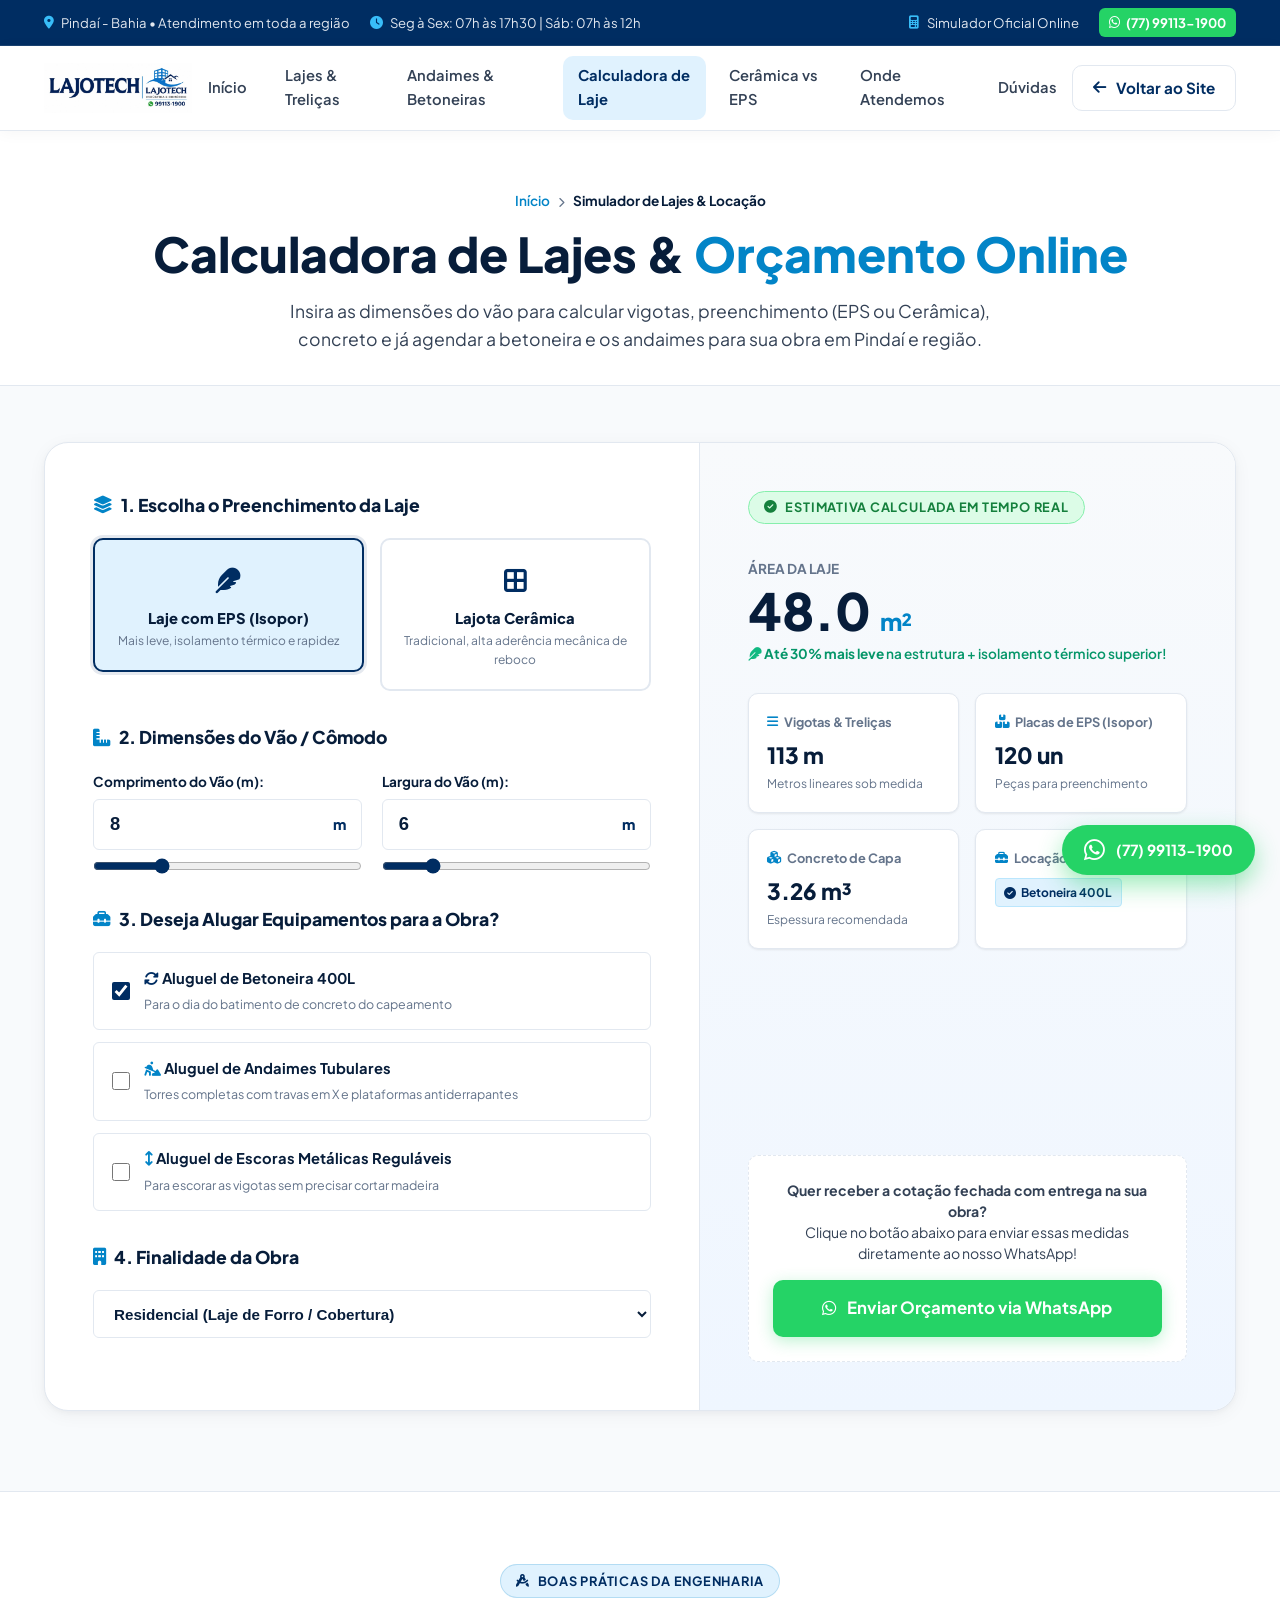
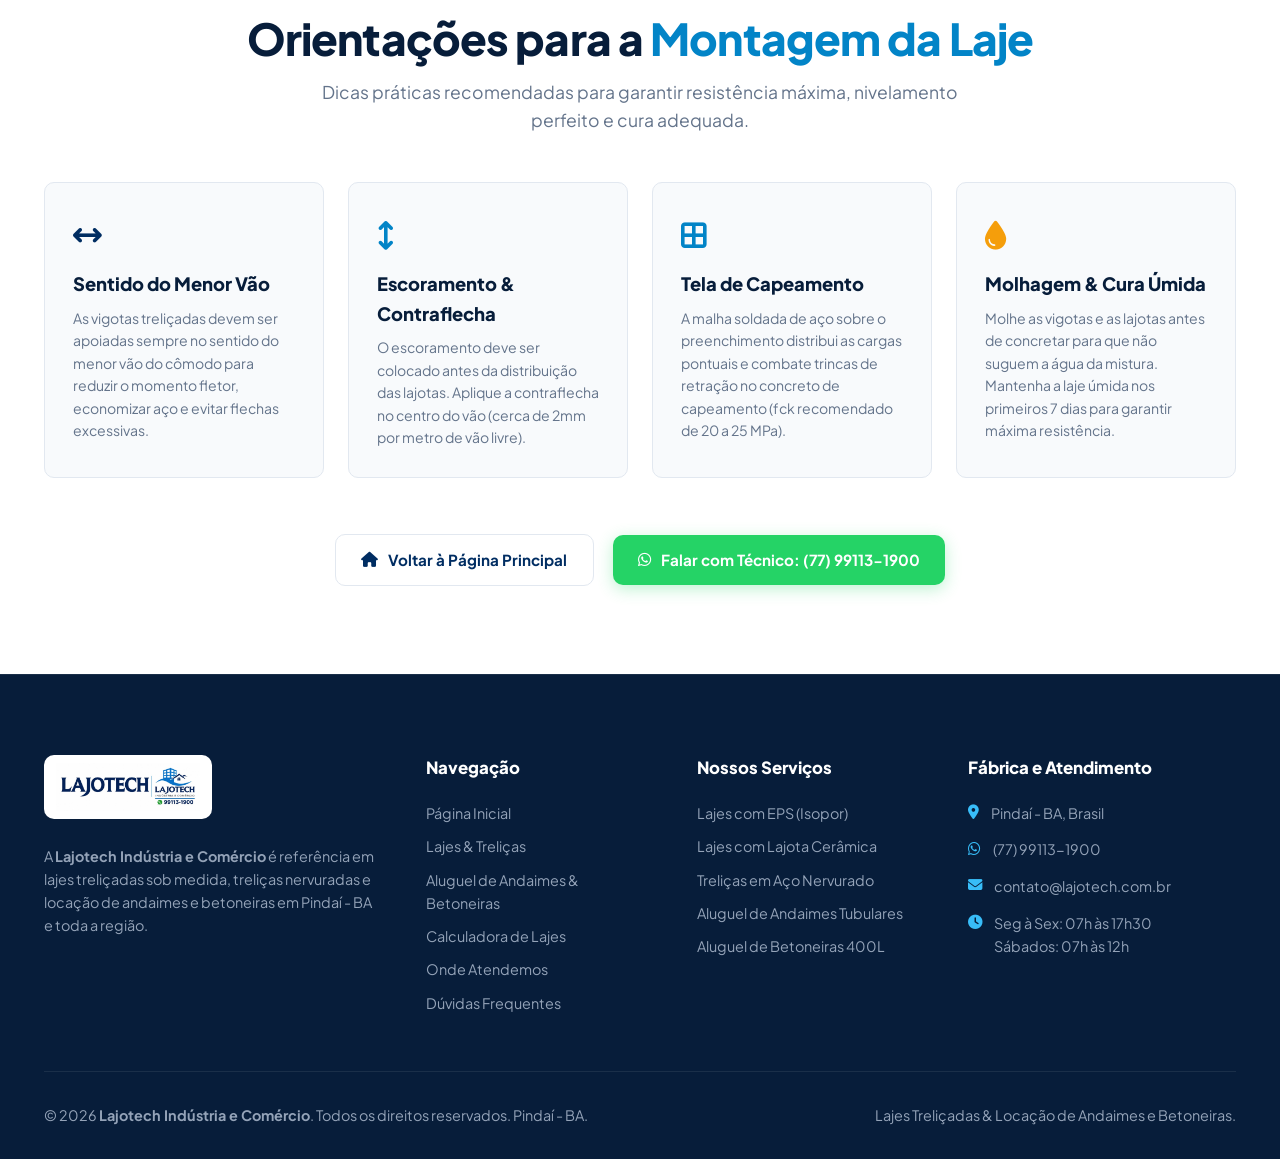
==== commit c3e1d761: "feat: redesign visual completo clean profissional e nova logo oficial" ====
--- a/calcular.html
+++ b/calcular.html
@@ -6,7 +6,7 @@
   <title>Calculadora de Lajes & Orçamento Online | Lajotech Pindaí - BA</title>
   
   <!-- Meta SEO -->
-  <meta name="description" content="Simule gratuitamente a quantidade de vigotas treliçadas, lajotas cerâmicas, placas de EPS (isopor), volume de concreto e aluguel de betoneiras e andaimes para sua obra em Pindaí - BA.">
+  <meta name="description" content="Simule gratuitamente a quantidade de vigotas treliçadas, lajotas cerâmicas, placas de EPS (isopor), volume de concreto e aluguel de betoneiras e andaimes para sua obra em Pindaí - BA. WhatsApp: (77) 99113-1900.">
   <meta name="keywords" content="calcular laje, simulador de laje, laje treliçada cálculo, laje eps isopor, vigotas treliçadas, Lajotech Pindaí, aluguel betoneira Pindaí">
   <meta name="author" content="Lajotech Indústria e Comércio">
 
@@ -18,10 +18,10 @@
   <!-- Font Awesome Icons -->
   <link rel="stylesheet" href="https://cdnjs.cloudflare.com/ajax/libs/font-awesome/6.5.1/css/all.min.css">
 
-  <!-- Estilos Customizados -->
+  <!-- Estilos Customizados (Visual Clean & Corporativo) -->
   <link rel="stylesheet" href="assets/css/style.css">
 </head>
-<body style="background-color: #0A131F; color: #FFFFFF;">
+<body style="background-color: var(--bg-page);">
 
   <!-- ==========================================================================
        BARRA DE TOPO
@@ -31,19 +31,22 @@
       <div class="topbar-info">
         <div class="topbar-item">
           <i class="fa-solid fa-location-dot"></i>
-          <span>Pindaí - Bahia (Atendemos toda a região)</span>
+          <span>Pindaí - Bahia • Atendimento em toda a região</span>
         </div>
         <div class="topbar-item">
           <i class="fa-solid fa-clock"></i>
-          <span>Seg à Sex: 07:00 às 17:30 | Sáb: 07:00 às 12:00</span>
+          <span>Seg à Sex: 07h às 17h30 | Sáb: 07h às 12h</span>
         </div>
       </div>
       <div class="topbar-info">
-        <span class="topbar-badge"><i class="fa-solid fa-calculator"></i> Simulador Oficial</span>
         <div class="topbar-item">
+          <i class="fa-solid fa-calculator"></i>
+          <span>Simulador Oficial Online</span>
+        </div>
+        <a href="https://wa.me/5577991131900" target="_blank" rel="noopener" class="topbar-phone">
           <i class="fa-brands fa-whatsapp"></i>
-          <a href="https://wa.me/5577999999999" target="_blank" rel="noopener">Orçamentos: (77) 99999-9999</a>
-        </div>
+          <span>(77) 99113-1900</span>
+        </a>
       </div>
     </div>
   </div>
@@ -54,7 +57,7 @@
   <header class="header">
     <div class="container navbar">
       <a href="index.html" class="logo-link">
-        <img src="assets/images/logo.webp" alt="Lajotech Indústria e Comércio" class="logo-img">
+        <img src="assets/images/logo.jpg" alt="Lajotech Indústria e Comércio" class="logo-img">
       </a>
 
       <ul class="nav-links" id="navLinks">
@@ -68,7 +71,7 @@
       </ul>
 
       <div class="header-cta">
-        <a href="index.html" class="btn btn-outline-white" style="padding: 0.65rem 1.25rem;">
+        <a href="index.html" class="btn btn-outline" style="padding: 0.6rem 1.25rem;">
           <i class="fa-solid fa-arrow-left"></i>
           <span>Voltar ao Site</span>
         </a>
@@ -81,33 +84,33 @@
 
   <main>
     <!-- ==========================================================================
-         HERO DA PÁGINA DE CÁLCULO
+         HERO DA PÁGINA DE CÁLCULO (CLEAN)
          ========================================================================== -->
-    <section style="padding: 3.5rem 0 2rem 0; text-align: center; background: radial-gradient(circle at 50% 10%, rgba(255, 94, 20, 0.15) 0%, transparent 60%);">
+    <section style="padding: 3.5rem 0 2rem 0; text-align: center; background: #FFFFFF; border-bottom: 1px solid var(--border-subtle);">
       <div class="container">
-        <div style="display: inline-flex; align-items: center; gap: 0.5rem; font-size: 0.85rem; color: #94A3B8; margin-bottom: 1rem;">
-          <a href="index.html" style="color: #FFA270; text-decoration: underline;">Início</a>
-          <span><i class="fa-solid fa-chevron-right" style="font-size: 0.7rem;"></i></span>
-          <span style="color: #FFFFFF;">Simulador de Lajes & Locação</span>
-        </div>
-
-        <h1 style="font-size: clamp(2.2rem, 4vw, 3.2rem); font-weight: 900; line-height: 1.15; margin-bottom: 1rem;">
-          Calculadora de Lajes & <span style="color: var(--primary);">Orçamento Online</span>
+        <div style="display: inline-flex; align-items: center; gap: 0.5rem; font-size: 0.85rem; color: var(--text-muted); margin-bottom: 0.85rem;">
+          <a href="index.html" style="color: var(--brand-blue); font-weight: 600;">Início</a>
+          <span><i class="fa-solid fa-chevron-right" style="font-size: 0.65rem;"></i></span>
+          <span style="color: var(--brand-navy-dark); font-weight: 700;">Simulador de Lajes & Locação</span>
+        </div>
+
+        <h1 style="font-size: clamp(2.2rem, 3.8vw, 3rem); font-weight: 900; line-height: 1.2; color: var(--brand-navy-dark); margin-bottom: 0.85rem;">
+          Calculadora de Lajes & <span style="color: var(--brand-blue);">Orçamento Online</span>
         </h1>
-        <p style="font-size: 1.1rem; color: var(--text-light-muted); max-width: 720px; margin: 0 auto; line-height: 1.6;">
-          Insira as dimensões do vão da sua construção para estimar vigotas, preenchimento (EPS ou Cerâmica), volume de concreto e já agendar a betoneira e os andaimes para sua obra em Pindaí e região.
+        <p style="font-size: 1.1rem; color: var(--text-body); max-width: 720px; margin: 0 auto; line-height: 1.6;">
+          Insira as dimensões do vão para calcular vigotas, preenchimento (EPS ou Cerâmica), concreto e já agendar a betoneira e os andaimes para sua obra em Pindaí e região.
         </p>
       </div>
     </section>
 
     <!-- ==========================================================================
-         SIMULADOR / CALCULADORA INTERATIVA
+         SIMULADOR / CALCULADORA INTERATIVA (CLEAN DESIGN)
          ========================================================================== -->
-    <section class="calculator-section" style="padding: 2rem 0 5rem 0;">
+    <section style="padding: 3.5rem 0 5rem 0;">
       <div class="container">
-        <div class="calc-wrapper">
+        <div class="calc-wrapper-clean">
           <!-- Coluna 1: Entradas do Usuário -->
-          <div class="calc-inputs">
+          <div class="calc-inputs-clean">
             <div class="calc-group-title">
               <i class="fa-solid fa-layer-group"></i>
               <span>1. Escolha o Preenchimento da Laje</span>
@@ -116,16 +119,16 @@
             <div class="type-selector-grid">
               <label class="type-card-radio">
                 <input type="radio" name="slabType" value="eps" checked>
-                <div class="type-card-box">
+                <div class="type-card-box-clean">
                   <div class="type-icon"><i class="fa-solid fa-feather"></i></div>
                   <h4>Laje com EPS (Isopor)</h4>
-                  <p>Mais leve, isolamento térmico e rapidez de montagem</p>
+                  <p>Mais leve, isolamento térmico e rapidez</p>
                 </div>
               </label>
 
               <label class="type-card-radio">
                 <input type="radio" name="slabType" value="ceramica">
-                <div class="type-card-box">
+                <div class="type-card-box-clean">
                   <div class="type-icon"><i class="fa-solid fa-border-all"></i></div>
                   <h4>Lajota Cerâmica</h4>
                   <p>Tradicional, alta aderência mecânica de reboco</p>
@@ -140,8 +143,8 @@
 
             <div class="calc-fields-row">
               <div class="form-field">
-                <label for="calcLength">Comprimento do Vão (metros):</label>
-                <div class="input-with-unit">
+                <label for="calcLength">Comprimento do Vão (m):</label>
+                <div class="input-with-unit-clean">
                   <input type="number" id="calcLength" value="8" min="1" max="50" step="0.5">
                   <span class="unit">m</span>
                 </div>
@@ -149,8 +152,8 @@
               </div>
 
               <div class="form-field">
-                <label for="calcWidth">Largura do Vão (metros):</label>
-                <div class="input-with-unit">
+                <label for="calcWidth">Largura do Vão (m):</label>
+                <div class="input-with-unit-clean">
                   <input type="number" id="calcWidth" value="6" min="1" max="50" step="0.5">
                   <span class="unit">m</span>
                 </div>
@@ -164,26 +167,26 @@
             </div>
 
             <div class="calc-checkbox-group">
-              <label class="calc-checkbox-label">
+              <label class="calc-checkbox-label-clean">
                 <input type="checkbox" id="checkBetoneira" checked>
                 <div class="calc-checkbox-text">
-                  <strong><i class="fa-solid fa-rotate" style="color: var(--primary);"></i> Aluguel de Betoneira 400L</strong>
+                  <strong><i class="fa-solid fa-rotate" style="color: var(--brand-navy);"></i> Aluguel de Betoneira 400L</strong>
                   <span>Para o dia do batimento de concreto do capeamento</span>
                 </div>
               </label>
 
-              <label class="calc-checkbox-label">
+              <label class="calc-checkbox-label-clean">
                 <input type="checkbox" id="checkAndaime">
                 <div class="calc-checkbox-text">
-                  <strong><i class="fa-solid fa-person-digging" style="color: #10B981;"></i> Aluguel de Andaimes Tubulares</strong>
-                  <span>Torres completas com travas em X e pranchas metálicas</span>
+                  <strong><i class="fa-solid fa-person-digging" style="color: var(--brand-blue);"></i> Aluguel de Andaimes Tubulares</strong>
+                  <span>Torres completas com travas em X e plataformas antiderrapantes</span>
                 </div>
               </label>
 
-              <label class="calc-checkbox-label">
+              <label class="calc-checkbox-label-clean">
                 <input type="checkbox" id="checkEscora">
                 <div class="calc-checkbox-text">
-                  <strong><i class="fa-solid fa-arrows-up-down" style="color: #3B82F6;"></i> Aluguel de Escoras Metálicas Reguláveis</strong>
+                  <strong><i class="fa-solid fa-arrows-up-down" style="color: #0284C7;"></i> Aluguel de Escoras Metálicas Reguláveis</strong>
                   <span>Para escorar as vigotas sem precisar cortar madeira</span>
                 </div>
               </label>
@@ -194,8 +197,8 @@
               <span>4. Finalidade da Obra</span>
             </div>
 
-            <div class="usage-select-group">
-              <select id="calcUsage" class="usage-select">
+            <div style="margin-bottom: 1.5rem;">
+              <select id="calcUsage" class="usage-select-clean">
                 <option value="residencial" selected>Residencial (Laje de Forro / Cobertura)</option>
                 <option value="piso">Residencial (Laje de Piso / 1º Andar com circulação)</option>
                 <option value="garagem">Garagem / Tráfego de Veículos Leves</option>
@@ -205,68 +208,70 @@
           </div>
 
           <!-- Coluna 2: Resultados Estimados em Tempo Real -->
-          <div class="calc-results">
+          <div class="calc-results-clean">
             <div>
-              <span class="calc-header-badge">
+              <span class="section-tag" style="background: #DCFCE7; color: #15803D; border-color: #86EFAC;">
                 <i class="fa-solid fa-circle-check"></i> Estimativa Calculada em Tempo Real
               </span>
 
-              <div class="calc-main-stat">
-                <div class="label">Área da Laje</div>
-                <div class="number"><span id="resArea">48.0</span> m²</div>
-                <div id="resVantagem" style="font-size: 0.85rem; color: #34D399; margin-top: 0.4rem;">
+              <div style="margin: 1.25rem 0 1.75rem 0;">
+                <div style="font-size: 0.85rem; font-weight: 700; color: var(--text-muted); text-transform: uppercase;">Área da Laje</div>
+                <div style="font-size: 3.2rem; font-weight: 900; color: var(--brand-navy-dark); line-height: 1; margin: 0.35rem 0;">
+                  <span id="resArea">48.0</span> <span style="font-size: 1.5rem; color: var(--brand-blue);">m²</span>
+                </div>
+                <div id="resVantagem" style="font-size: 0.85rem; color: #059669; font-weight: 600; margin-top: 0.4rem;">
                   <i class="fa-solid fa-feather"></i> <strong>Até 30% mais leve</strong> na estrutura + isolamento térmico!
                 </div>
               </div>
 
-              <div class="calc-metrics-grid">
-                <div class="metric-box">
+              <div class="calc-metrics-grid-clean">
+                <div class="metric-box-clean">
                   <div class="metric-box-title">
-                    <i class="fa-solid fa-bars"></i>
+                    <i class="fa-solid fa-bars" style="color: var(--brand-blue);"></i>
                     <span>Vigotas & Treliças</span>
                   </div>
                   <div class="metric-box-val" id="resVigotas">113 m</div>
                   <div class="metric-box-sub">Metros lineares sob medida</div>
                 </div>
 
-                <div class="metric-box">
+                <div class="metric-box-clean">
                   <div class="metric-box-title">
-                    <i class="fa-solid fa-boxes-stacked"></i>
+                    <i class="fa-solid fa-boxes-stacked" style="color: var(--brand-blue);"></i>
                     <span id="resLajotasLabel">Placas de EPS</span>
                   </div>
                   <div class="metric-box-val" id="resLajotas">120 un</div>
                   <div class="metric-box-sub">Peças para preenchimento</div>
                 </div>
 
-                <div class="metric-box">
+                <div class="metric-box-clean">
                   <div class="metric-box-title">
-                    <i class="fa-solid fa-cubes"></i>
+                    <i class="fa-solid fa-cubes" style="color: var(--brand-blue);"></i>
                     <span>Concreto de Capa</span>
                   </div>
                   <div class="metric-box-val" id="resConcreto">3.26 m³</div>
                   <div class="metric-box-sub">Espessura recomendada</div>
                 </div>
 
-                <div class="metric-box">
+                <div class="metric-box-clean">
                   <div class="metric-box-title">
-                    <i class="fa-solid fa-toolbox"></i>
+                    <i class="fa-solid fa-toolbox" style="color: var(--brand-blue);"></i>
                     <span>Locação Inclusa</span>
                   </div>
-                  <div id="resEquipamentos" style="margin-top: 0.35rem;">
+                  <div id="resEquipamentos" style="margin-top: 0.25rem;">
                     <span class="equip-tag"><i class="fa-solid fa-circle-check"></i> Betoneira 400L</span>
                   </div>
                 </div>
               </div>
             </div>
 
-            <div class="calc-cta-box">
-              <p>
-                <strong>Deseja o valor fechado com frete em Pindaí ou região?</strong><br>
-                Clique no botão abaixo para enviar essas medidas e equipamentos direto ao WhatsApp da fábrica!
+            <div style="background: #FFFFFF; border: 1.5px dashed var(--border-subtle); border-radius: var(--radius-md); padding: 1.5rem; text-align: center;">
+              <p style="font-size: 0.88rem; color: var(--text-body); margin-bottom: 1rem; line-height: 1.5;">
+                <strong>Quer receber a cotação fechada com entrega na sua obra?</strong><br>
+                Clique no botão abaixo para enviar essas medidas diretamente ao nosso WhatsApp!
               </p>
-              <a href="#" id="btnSendWhatsapp" target="_blank" rel="noopener" class="btn btn-whatsapp" style="width: 100%; font-size: 1.05rem;">
+              <a href="#" id="btnSendWhatsapp" target="_blank" rel="noopener" class="btn btn-whatsapp" style="width: 100%; font-size: 1.05rem; padding: 0.95rem;">
                 <i class="fa-brands fa-whatsapp"></i>
-                Enviar Orçamento de Laje & Locação via WhatsApp
+                Enviar Orçamento via WhatsApp
               </a>
             </div>
           </div>
@@ -277,56 +282,56 @@
     <!-- ==========================================================================
          INFORMAÇÕES E DICAS TÉCNICAS
          ========================================================================== -->
-    <section style="padding: 4rem 0 6rem 0; background: #0E1A2B;">
+    <section style="padding: 4.5rem 0 5.5rem 0; background: #FFFFFF; border-top: 1px solid var(--border-subtle);">
       <div class="container">
         <div class="text-center" style="margin-bottom: 3rem;">
-          <span class="section-tag light"><i class="fa-solid fa-compass-drafting"></i> Boas Práticas da Engenharia</span>
-          <h2 class="section-title light">Dicas Importantes para a <span class="highlight">Montagem da Laje</span></h2>
-          <p class="section-subtitle light">
-            Siga estas orientações técnicas para garantir segurança total durante a montagem, escoramento e cura do concreto.
+          <span class="section-tag"><i class="fa-solid fa-compass-drafting"></i> Boas Práticas da Engenharia</span>
+          <h2 class="section-title">Orientações para a <span class="highlight">Montagem da Laje</span></h2>
+          <p class="section-subtitle">
+            Dicas práticas recomendadas para garantir resistência máxima, nivelamento perfeito e cura adequada.
           </p>
         </div>
 
         <div style="display: grid; grid-template-columns: repeat(auto-fit, minmax(280px, 1fr)); gap: 1.5rem;">
-          <div style="background: rgba(255, 255, 255, 0.04); border: 1px solid rgba(255, 255, 255, 0.08); border-radius: var(--radius-md); padding: 1.75rem;">
-            <div style="font-size: 1.8rem; color: var(--primary); margin-bottom: 0.75rem;"><i class="fa-solid fa-arrows-left-right"></i></div>
-            <h3 style="font-size: 1.15rem; font-weight: 800; margin-bottom: 0.5rem;">Sentido do Menor Vão</h3>
-            <p style="font-size: 0.88rem; color: var(--text-light-muted); line-height: 1.6;">
+          <div style="background: var(--bg-page); border: 1px solid var(--border-subtle); border-radius: var(--radius-md); padding: 1.75rem;">
+            <div style="font-size: 1.8rem; color: var(--brand-navy); margin-bottom: 0.75rem;"><i class="fa-solid fa-arrows-left-right"></i></div>
+            <h3 style="font-size: 1.15rem; font-weight: 800; color: var(--brand-navy-dark); margin-bottom: 0.5rem;">Sentido do Menor Vão</h3>
+            <p style="font-size: 0.88rem; color: var(--text-muted); line-height: 1.6;">
               As vigotas treliçadas devem ser apoiadas sempre no sentido do menor vão do cômodo para reduzir o momento fletor, economizar aço e evitar flechas excessivas.
             </p>
           </div>
 
-          <div style="background: rgba(255, 255, 255, 0.04); border: 1px solid rgba(255, 255, 255, 0.08); border-radius: var(--radius-md); padding: 1.75rem;">
-            <div style="font-size: 1.8rem; color: #10B981; margin-bottom: 0.75rem;"><i class="fa-solid fa-arrows-up-down"></i></div>
-            <h3 style="font-size: 1.15rem; font-weight: 800; margin-bottom: 0.5rem;">Escoramento & Contraflecha</h3>
-            <p style="font-size: 0.88rem; color: var(--text-light-muted); line-height: 1.6;">
-              O escoramento (metálico ou de madeira) deve ser colocado antes da distribuição das lajotas. Aplique a contraflecha no centro do vão (cerca de 2mm por metro de vão livre).
+          <div style="background: var(--bg-page); border: 1px solid var(--border-subtle); border-radius: var(--radius-md); padding: 1.75rem;">
+            <div style="font-size: 1.8rem; color: var(--brand-blue); margin-bottom: 0.75rem;"><i class="fa-solid fa-arrows-up-down"></i></div>
+            <h3 style="font-size: 1.15rem; font-weight: 800; color: var(--brand-navy-dark); margin-bottom: 0.5rem;">Escoramento & Contraflecha</h3>
+            <p style="font-size: 0.88rem; color: var(--text-muted); line-height: 1.6;">
+              O escoramento deve ser colocado antes da distribuição das lajotas. Aplique a contraflecha no centro do vão (cerca de 2mm por metro de vão livre).
             </p>
           </div>
 
-          <div style="background: rgba(255, 255, 255, 0.04); border: 1px solid rgba(255, 255, 255, 0.08); border-radius: var(--radius-md); padding: 1.75rem;">
-            <div style="font-size: 1.8rem; color: #3B82F6; margin-bottom: 0.75rem;"><i class="fa-solid fa-border-all"></i></div>
-            <h3 style="font-size: 1.15rem; font-weight: 800; margin-bottom: 0.5rem;">Tela de Capeamento</h3>
-            <p style="font-size: 0.88rem; color: var(--text-light-muted); line-height: 1.6;">
-              A malha soldada de aço sobre o preenchimento distribui as cargas pontuais e combate trincas de retração no concreto de capeamento (fck mínimo recomendado de 20 a 25 MPa).
+          <div style="background: var(--bg-page); border: 1px solid var(--border-subtle); border-radius: var(--radius-md); padding: 1.75rem;">
+            <div style="font-size: 1.8rem; color: #0284C7; margin-bottom: 0.75rem;"><i class="fa-solid fa-border-all"></i></div>
+            <h3 style="font-size: 1.15rem; font-weight: 800; color: var(--brand-navy-dark); margin-bottom: 0.5rem;">Tela de Capeamento</h3>
+            <p style="font-size: 0.88rem; color: var(--text-muted); line-height: 1.6;">
+              A malha soldada de aço sobre o preenchimento distribui as cargas pontuais e combate trincas de retração no concreto de capeamento (fck recomendado de 20 a 25 MPa).
             </p>
           </div>
 
-          <div style="background: rgba(255, 255, 255, 0.04); border: 1px solid rgba(255, 255, 255, 0.08); border-radius: var(--radius-md); padding: 1.75rem;">
+          <div style="background: var(--bg-page); border: 1px solid var(--border-subtle); border-radius: var(--radius-md); padding: 1.75rem;">
             <div style="font-size: 1.8rem; color: #F59E0B; margin-bottom: 0.75rem;"><i class="fa-solid fa-droplet"></i></div>
-            <h3 style="font-size: 1.15rem; font-weight: 800; margin-bottom: 0.5rem;">Molhagem & Cura Úmida</h3>
-            <p style="font-size: 0.88rem; color: var(--text-light-muted); line-height: 1.6;">
-              Molhe as vigotas e as lajotas antes de concretar para que não absorvam a água da mistura. Mantenha a laje úmida nos primeiros 7 dias para garantir máxima resistência.
+            <h3 style="font-size: 1.15rem; font-weight: 800; color: var(--brand-navy-dark); margin-bottom: 0.5rem;">Molhagem & Cura Úmida</h3>
+            <p style="font-size: 0.88rem; color: var(--text-muted); line-height: 1.6;">
+              Molhe as vigotas e as lajotas antes de concretar para que não suguem a água da mistura. Mantenha a laje úmida nos primeiros 7 dias para garantir máxima resistência.
             </p>
           </div>
         </div>
 
         <div style="text-align: center; margin-top: 3.5rem;">
-          <a href="index.html" class="btn btn-outline-white" style="margin-right: 1rem;">
+          <a href="index.html" class="btn btn-outline" style="margin-right: 1rem;">
             <i class="fa-solid fa-house"></i> Voltar à Página Principal
           </a>
-          <a href="https://wa.me/5577999999999?text=Ol%C3%A1%20Lajotech!%20Gostaria%20de%20tirar%20d%C3%BAvidas%20t%C3%A9cnicas%20sobre%20minha%20laje." target="_blank" rel="noopener" class="btn btn-whatsapp">
-            <i class="fa-brands fa-whatsapp"></i> Falar com Técnico no WhatsApp
+          <a href="https://wa.me/5577991131900?text=Ol%C3%A1%20Lajotech!%20Gostaria%20de%20tirar%20d%C3%BAvidas%20t%C3%A9cnicas%20sobre%20minha%20laje." target="_blank" rel="noopener" class="btn btn-whatsapp">
+            <i class="fa-brands fa-whatsapp"></i> Falar com Técnico: (77) 99113-1900
           </a>
         </div>
       </div>
@@ -340,7 +345,9 @@
     <div class="container">
       <div class="footer-grid">
         <div class="footer-col">
-          <img src="assets/images/logo.webp" alt="Lajotech Indústria e Comércio" class="footer-logo">
+          <div class="footer-logo-wrap">
+            <img src="assets/images/logo.jpg" alt="Lajotech Indústria e Comércio" class="footer-logo">
+          </div>
           <p style="margin-bottom: 1.25rem; line-height: 1.6;">
             A <strong>Lajotech Indústria e Comércio</strong> é referência em lajes treliçadas sob medida, treliças nervuradas e locação de andaimes e betoneiras em Pindaí - BA e toda a região.
           </p>
@@ -378,7 +385,7 @@
             </li>
             <li>
               <i class="fa-brands fa-whatsapp"></i>
-              <span>(77) 99999-9999</span>
+              <span>(77) 99113-1900</span>
             </li>
             <li>
               <i class="fa-solid fa-envelope"></i>
@@ -402,9 +409,9 @@
   <!-- ==========================================================================
        BOTÃO FLUTUANTE DE WHATSAPP
        ========================================================================== -->
-  <a href="https://wa.me/5577999999999?text=Ol%C3%A1%20Lajotech!%20Gostaria%20de%20fazer%20um%20or%C3%A7amento%20de%20laje%20ou%20aluguel%20de%20equipamentos." class="floating-whatsapp" target="_blank" rel="noopener" aria-label="Falar no WhatsApp">
+  <a href="https://wa.me/5577991131900?text=Ol%C3%A1%20Lajotech!%20Gostaria%20de%20fazer%20um%20or%C3%A7amento%20de%20laje%20ou%20aluguel%20de%20equipamentos." class="floating-whatsapp" target="_blank" rel="noopener" aria-label="Falar no WhatsApp">
     <i class="fa-brands fa-whatsapp"></i>
-    <span>Orçamento Rápido</span>
+    <span>(77) 99113-1900</span>
   </a>
 
   <!-- JavaScript -->
--- a/assets/css/style.css
+++ b/assets/css/style.css
@@ -1,49 +1,51 @@
 /* ==========================================================================
-   LAJOTECH INDÚSTRIA E COMÉRCIO - ESTILOS PRINCIPAIS
-   Identidade: Laranja Industrial (#FF6B00 / #FF5500) e Azul Profundo (#0E1E2E / #182C40)
-   Design System: Moderno, Robusto, Industrial, Responsivo
+   LAJOTECH INDÚSTRIA E COMÉRCIO - DESIGN SYSTEM CLEAN & CORPORATIVO
+   Cores da Marca: Azul Marinho Real (#002D62 / #0A2540), Azul Celeste (#0284C7),
+   Verde WhatsApp (#25D366) e Fundo Branco/Cinza Claro (#FFFFFF / #F8FAFC)
    ========================================================================== */
 
 :root {
-  /* Cores da Marca */
-  --primary: #FF5E14;
-  --primary-hover: #E04E0B;
-  --primary-light: rgba(255, 94, 20, 0.12);
-  --primary-glow: rgba(255, 94, 20, 0.35);
-
-  --secondary: #13273D;
-  --secondary-dark: #0A1624;
-  --secondary-light: #1E3752;
-
-  --accent-blue: #1D4ED8;
-  --accent-gold: #F59E0B;
-
-  /* Superfícies & Neutros */
-  --bg-dark: #0A131F;
-  --bg-card: #111F30;
-  --bg-card-hover: #16293F;
-  --bg-surface: #F8FAFC;
-  --bg-surface-2: #EDF2F7;
-  --border-dark: rgba(255, 255, 255, 0.08);
-  --border-light: rgba(0, 0, 0, 0.08);
-
+  /* Cores Principais da Marca */
+  --brand-navy: #002D62;
+  --brand-navy-dark: #071D3A;
+  --brand-navy-light: #0B3C5D;
+  
+  --brand-blue: #0284C7;
+  --brand-blue-hover: #0369A1;
+  --brand-blue-soft: #E0F2FE;
+  
+  --brand-orange: #FF6B00;
+  --brand-orange-hover: #E65A00;
+  
+  --whatsapp-green: #25D366;
+  --whatsapp-dark: #1EBE5D;
+  
+  /* Superfícies & Neutros (Clean & Modern) */
+  --bg-page: #F8FAFC;
+  --bg-card: #FFFFFF;
+  --bg-subtle: #F1F5F9;
+  
+  --border-subtle: #E2E8F0;
+  --border-focus: #93C5FD;
+  
   --text-main: #0F172A;
+  --text-body: #334155;
   --text-muted: #64748B;
-  --text-light: #F1F5F9;
-  --text-light-muted: #94A3B8;
-
-  /* Sombras & Efeitos */
-  --shadow-sm: 0 2px 4px rgba(0,0,0,0.05);
-  --shadow-md: 0 8px 24px rgba(10, 22, 36, 0.08);
-  --shadow-lg: 0 16px 36px rgba(10, 22, 36, 0.16);
-  --shadow-glow: 0 10px 25px rgba(255, 94, 20, 0.3);
-  --radius-sm: 8px;
-  --radius-md: 14px;
-  --radius-lg: 20px;
+  --text-white: #FFFFFF;
+  
+  /* Sombras & Arredondamentos */
+  --shadow-subtle: 0 1px 3px rgba(0, 0, 0, 0.05), 0 1px 2px rgba(0, 0, 0, 0.03);
+  --shadow-card: 0 4px 20px -2px rgba(15, 23, 42, 0.06), 0 2px 6px -1px rgba(15, 23, 42, 0.04);
+  --shadow-hover: 0 12px 32px -4px rgba(15, 23, 42, 0.12), 0 4px 12px -2px rgba(15, 23, 42, 0.08);
+  --shadow-header: 0 2px 15px rgba(0, 0, 0, 0.04);
+  
+  --radius-sm: 6px;
+  --radius-md: 10px;
+  --radius-lg: 16px;
+  --radius-xl: 24px;
   --radius-full: 9999px;
-
-  --transition-fast: 0.2s ease;
-  --transition-normal: 0.3s cubic-bezier(0.16, 1, 0.3, 1);
+  
+  --transition: 0.2s cubic-bezier(0.16, 1, 0.3, 1);
 }
 
 * {
@@ -56,7 +58,7 @@
   scroll-behavior: smooth;
   font-family: 'Plus Jakarta Sans', system-ui, -apple-system, BlinkMacSystemFont, 'Segoe UI', Roboto, sans-serif;
   color: var(--text-main);
-  background-color: #FFFFFF;
+  background-color: var(--bg-page);
 }
 
 body {
@@ -74,7 +76,7 @@
 a {
   text-decoration: none;
   color: inherit;
-  transition: var(--transition-fast);
+  transition: var(--transition);
 }
 
 button {
@@ -92,45 +94,36 @@
 }
 
 /* ==========================================================================
-   TIPOGRAFIA & UTILITÁRIOS
+   TIPOGRAFIA & TÍTULOS
    ========================================================================== */
 .section-tag {
   display: inline-flex;
   align-items: center;
   gap: 0.5rem;
-  padding: 0.4rem 1rem;
+  padding: 0.35rem 0.95rem;
   border-radius: var(--radius-full);
-  font-size: 0.82rem;
+  font-size: 0.8rem;
   font-weight: 700;
   text-transform: uppercase;
-  letter-spacing: 0.08em;
-  background: var(--primary-light);
-  color: var(--primary);
-  margin-bottom: 1rem;
-}
-
-.section-tag.light {
-  background: rgba(255, 255, 255, 0.1);
-  color: #FFA472;
-  border: 1px solid rgba(255, 164, 114, 0.25);
+  letter-spacing: 0.06em;
+  background: var(--brand-blue-soft);
+  color: var(--brand-navy);
+  border: 1px solid rgba(2, 132, 199, 0.2);
+  margin-bottom: 0.85rem;
 }
 
 .section-title {
   font-size: clamp(2rem, 3.5vw, 2.75rem);
   font-weight: 800;
   line-height: 1.2;
-  color: var(--secondary-dark);
-  margin-bottom: 1rem;
-}
-
-.section-title.light {
-  color: #FFFFFF;
+  color: var(--brand-navy-dark);
+  margin-bottom: 0.85rem;
+  letter-spacing: -0.02em;
 }
 
 .section-title span.highlight {
-  color: var(--primary);
+  color: var(--brand-blue);
   position: relative;
-  display: inline-block;
 }
 
 .section-subtitle {
@@ -138,86 +131,84 @@
   color: var(--text-muted);
   max-width: 680px;
   margin: 0 auto 3rem auto;
-}
-
-.section-subtitle.light {
-  color: var(--text-light-muted);
+  line-height: 1.6;
 }
 
 .text-center { text-align: center; }
 
-/* Botões */
+/* ==========================================================================
+   BOTÕES (MODERNOS & ACESSÍVEIS)
+   ========================================================================== */
 .btn {
   display: inline-flex;
   align-items: center;
   justify-content: center;
-  gap: 0.65rem;
+  gap: 0.6rem;
   font-weight: 700;
-  font-size: 0.98rem;
-  padding: 0.85rem 1.75rem;
+  font-size: 0.95rem;
+  padding: 0.8rem 1.6rem;
   border-radius: var(--radius-md);
-  transition: all var(--transition-normal);
+  transition: all var(--transition);
   text-align: center;
   white-space: nowrap;
 }
 
 .btn-primary {
-  background: linear-gradient(135deg, var(--primary) 0%, #FF772B 100%);
+  background: var(--brand-navy);
   color: #FFFFFF;
-  box-shadow: var(--shadow-glow);
+  box-shadow: 0 4px 14px rgba(0, 45, 98, 0.25);
 }
 
 .btn-primary:hover {
-  background: linear-gradient(135deg, var(--primary-hover) 0%, #FF6515 100%);
+  background: var(--brand-navy-dark);
   transform: translateY(-2px);
-  box-shadow: 0 12px 28px rgba(255, 94, 20, 0.45);
+  box-shadow: 0 6px 20px rgba(0, 45, 98, 0.35);
 }
 
 .btn-secondary {
-  background: var(--secondary);
+  background: var(--brand-blue-soft);
+  color: var(--brand-navy);
+  border: 1px solid rgba(2, 132, 199, 0.25);
+}
+
+.btn-secondary:hover {
+  background: #BAE6FD;
+  transform: translateY(-2px);
+}
+
+.btn-whatsapp {
+  background: var(--whatsapp-green);
   color: #FFFFFF;
-}
-
-.btn-secondary:hover {
-  background: var(--secondary-light);
+  box-shadow: 0 4px 16px rgba(37, 211, 102, 0.3);
+}
+
+.btn-whatsapp:hover {
+  background: var(--whatsapp-dark);
   transform: translateY(-2px);
-  box-shadow: var(--shadow-md);
-}
-
-.btn-outline-white {
-  background: rgba(255, 255, 255, 0.08);
-  color: #FFFFFF;
-  border: 1px solid rgba(255, 255, 255, 0.25);
-  backdrop-filter: blur(8px);
-}
-
-.btn-outline-white:hover {
-  background: rgba(255, 255, 255, 0.18);
-  border-color: #FFFFFF;
+  box-shadow: 0 8px 22px rgba(37, 211, 102, 0.45);
+}
+
+.btn-outline {
+  background: #FFFFFF;
+  color: var(--brand-navy);
+  border: 1.5px solid var(--border-subtle);
+}
+
+.btn-outline:hover {
+  border-color: var(--brand-navy);
+  background: var(--bg-subtle);
   transform: translateY(-2px);
 }
 
-.btn-whatsapp {
-  background: #25D366;
-  color: #FFFFFF;
-  box-shadow: 0 8px 20px rgba(37, 211, 102, 0.35);
-}
-
-.btn-whatsapp:hover {
-  background: #20BA5A;
-  transform: translateY(-2px);
-  box-shadow: 0 12px 25px rgba(37, 211, 102, 0.45);
-}
-
-/* ==========================================================================
-   TOPBAR & HEADER
+/* ==========================================================================
+   BARRA DE TOPO (TOPBAR)
    ========================================================================== */
 .topbar {
-  background: var(--secondary-dark);
-  color: var(--text-light-muted);
+  background: var(--brand-navy);
+  color: #E2E8F0;
   font-size: 0.82rem;
   padding: 0.5rem 0;
-  border-bottom: 1px solid rgba(255, 255, 255, 0.06);
+  border-bottom: 1px solid rgba(255, 255, 255, 0.1);
 }
 
 .topbar-content {
@@ -237,657 +228,503 @@
 .topbar-item {
   display: flex;
   align-items: center;
-  gap: 0.4rem;
+  gap: 0.45rem;
 }
 
 .topbar-item i {
-  color: var(--primary);
-}
-
-.topbar-badge {
-  background: rgba(255, 94, 20, 0.2);
-  color: #FFA07A;
-  padding: 0.15rem 0.5rem;
-  border-radius: 4px;
+  color: #38BDF8;
+}
+
+.topbar-phone {
+  background: var(--whatsapp-green);
+  color: #FFFFFF;
+  padding: 0.25rem 0.65rem;
+  border-radius: var(--radius-sm);
   font-weight: 700;
-  font-size: 0.75rem;
-}
-
+  display: inline-flex;
+  align-items: center;
+  gap: 0.35rem;
+  transition: opacity var(--transition);
+}
+
+.topbar-phone:hover {
+  opacity: 0.92;
+}
+
+/* ==========================================================================
+   CABEÇALHO & NAVBAR (CLEAN & BRANCO - ZERO CONFLITO COM A LOGO)
+   ========================================================================== */
 .header {
   position: sticky;
   top: 0;
   z-index: 1000;
-  background: rgba(10, 19, 31, 0.94);
-  backdrop-filter: blur(12px);
-  border-bottom: 1px solid rgba(255, 255, 255, 0.08);
-  transition: all var(--transition-normal);
+  background: #FFFFFF;
+  box-shadow: var(--shadow-header);
+  border-bottom: 1px solid var(--border-subtle);
+  transition: all var(--transition);
 }
 
 .navbar {
   display: flex;
   align-items: center;
   justify-content: space-between;
-  height: 80px;
+  height: 84px;
 }
 
 .logo-link {
   display: flex;
   align-items: center;
-  gap: 0.75rem;
+  padding: 0.25rem 0;
 }
 
 .logo-img {
-  height: 52px;
+  height: 58px;
   width: auto;
   object-fit: contain;
-  filter: drop-shadow(0 2px 8px rgba(0,0,0,0.4));
 }
 
 .nav-links {
   display: flex;
   align-items: center;
-  gap: 1.75rem;
+  gap: 0.5rem;
   list-style: none;
 }
 
 .nav-link {
-  color: #E2E8F0;
-  font-size: 0.95rem;
+  color: var(--text-body);
+  font-size: 0.92rem;
   font-weight: 600;
-  position: relative;
-  padding: 0.5rem 0;
-}
-
-.nav-link:hover,
+  padding: 0.55rem 0.95rem;
+  border-radius: var(--radius-md);
+  transition: all var(--transition);
+  display: block;
+}
+
+.nav-link:hover {
+  color: var(--brand-navy);
+  background: var(--bg-subtle);
+}
+
 .nav-link.active {
-  color: var(--primary);
-}
-
-.nav-link::after {
-  content: '';
-  position: absolute;
-  bottom: 0;
-  left: 0;
-  width: 0;
-  height: 2px;
-  background: var(--primary);
-  transition: width var(--transition-fast);
-}
-
-.nav-link:hover::after,
-.nav-link.active::after {
-  width: 100%;
+  color: var(--brand-navy);
+  background: var(--brand-blue-soft);
+  font-weight: 700;
 }
 
 .header-cta {
   display: flex;
   align-items: center;
-  gap: 1rem;
+  gap: 0.75rem;
 }
 
 .menu-toggle {
   display: none;
-  font-size: 1.5rem;
-  color: #FFFFFF;
-}
-
-/* ==========================================================================
-   HERO SECTION (SUPER IMPACTANTE)
+  font-size: 1.4rem;
+  color: var(--brand-navy);
+  padding: 0.5rem;
+}
+
+/* ==========================================================================
+   HERO SECTION (CLEAN, ELEGANTE & IMPACTANTE)
    ========================================================================== */
 .hero {
   position: relative;
-  min-height: calc(100vh - 120px);
-  background: radial-gradient(circle at 80% 20%, rgba(255, 94, 20, 0.15) 0%, transparent 40%),
-              radial-gradient(circle at 10% 70%, rgba(29, 78, 216, 0.12) 0%, transparent 45%),
-              linear-gradient(180deg, #0A131F 0%, #102033 100%);
-  display: flex;
-  align-items: center;
+  background: linear-gradient(180deg, #FFFFFF 0%, #F1F5F9 100%);
+  padding: 4.5rem 0 5.5rem 0;
+  border-bottom: 1px solid var(--border-subtle);
+  overflow: hidden;
+}
+
+.hero-grid {
+  display: grid;
+  grid-template-columns: 1.15fr 0.85fr;
+  align-items: center;
+  gap: 3.5rem;
+  position: relative;
+  z-index: 2;
+}
+
+.hero-content {
+  max-width: 650px;
+}
+
+.hero-badge-group {
+  display: flex;
+  align-items: center;
+  gap: 0.75rem;
+  margin-bottom: 1.25rem;
+  flex-wrap: wrap;
+}
+
+.hero-pill {
+  display: inline-flex;
+  align-items: center;
+  gap: 0.45rem;
+  padding: 0.4rem 0.9rem;
+  border-radius: var(--radius-full);
+  background: #FFFFFF;
+  border: 1px solid #CBD5E1;
+  color: var(--brand-navy);
+  font-size: 0.82rem;
+  font-weight: 700;
+  box-shadow: var(--shadow-subtle);
+}
+
+.hero-pill.blue {
+  background: var(--brand-blue-soft);
+  border-color: #BAE6FD;
+  color: var(--brand-navy);
+}
+
+.hero-title {
+  font-size: clamp(2.3rem, 4.2vw, 3.4rem);
+  font-weight: 900;
+  line-height: 1.15;
+  letter-spacing: -0.025em;
+  color: var(--brand-navy-dark);
+  margin-bottom: 1.25rem;
+}
+
+.hero-title span.tech-word {
+  color: var(--brand-blue);
+}
+
+.hero-desc {
+  font-size: 1.12rem;
+  color: var(--text-body);
+  line-height: 1.7;
+  margin-bottom: 2rem;
+}
+
+.hero-actions {
+  display: flex;
+  align-items: center;
+  gap: 1rem;
+  flex-wrap: wrap;
+  margin-bottom: 2.75rem;
+}
+
+.hero-stats {
+  display: grid;
+  grid-template-columns: repeat(3, 1fr);
+  gap: 1.5rem;
+  padding-top: 1.75rem;
+  border-top: 1px solid var(--border-subtle);
+}
+
+.stat-item h3 {
+  font-size: 1.85rem;
+  font-weight: 800;
+  color: var(--brand-navy);
+  line-height: 1;
+}
+
+.stat-item h3 span {
+  color: var(--brand-blue);
+}
+
+.stat-item p {
+  font-size: 0.82rem;
+  color: var(--text-muted);
+  margin-top: 0.25rem;
+}
+
+/* Card Visual no Hero */
+.hero-visual {
+  position: relative;
+}
+
+.hero-card-preview {
+  background: #FFFFFF;
+  border-radius: var(--radius-xl);
+  border: 1px solid var(--border-subtle);
+  padding: 2rem;
+  box-shadow: var(--shadow-hover);
+  position: relative;
+}
+
+.hero-logo-box {
+  background: #FFFFFF;
+  border: 1px solid var(--border-subtle);
+  border-radius: var(--radius-lg);
+  padding: 1.5rem 1rem;
+  display: flex;
+  justify-content: center;
+  align-items: center;
+  margin-bottom: 1.5rem;
+  box-shadow: var(--shadow-subtle);
+}
+
+.hero-logo-box img {
+  max-height: 90px;
+  width: auto;
+  object-fit: contain;
+}
+
+.features-mini-list {
+  display: flex;
+  flex-direction: column;
+  gap: 0.85rem;
+}
+
+.mini-feat {
+  display: flex;
+  align-items: center;
+  gap: 0.85rem;
+  background: var(--bg-page);
+  padding: 0.85rem 1rem;
+  border-radius: var(--radius-md);
+  border: 1px solid var(--border-subtle);
+  transition: transform var(--transition);
+}
+
+.mini-feat:hover {
+  transform: translateX(4px);
+  background: #FFFFFF;
+  border-color: #93C5FD;
+}
+
+.mini-feat-icon {
+  width: 40px;
+  height: 40px;
+  border-radius: var(--radius-md);
+  background: var(--brand-blue-soft);
+  color: var(--brand-navy);
+  display: flex;
+  align-items: center;
+  justify-content: center;
+  font-size: 1.15rem;
+  flex-shrink: 0;
+}
+
+.mini-feat-text h4 {
+  font-size: 0.92rem;
+  font-weight: 700;
+  color: var(--brand-navy-dark);
+}
+
+.mini-feat-text p {
+  font-size: 0.8rem;
+  color: var(--text-muted);
+}
+
+/* ==========================================================================
+   LOCAÇÃO DE EQUIPAMENTOS (ANDAIMES, BETONEIRAS & ESCORAS)
+   ========================================================================== */
+.rental-section {
+  padding: 5.5rem 0;
+  background: #FFFFFF;
+}
+
+.rental-grid {
+  display: grid;
+  grid-template-columns: repeat(auto-fit, minmax(320px, 1fr));
+  gap: 2rem;
+}
+
+.rental-card {
+  background: #FFFFFF;
+  border-radius: var(--radius-lg);
+  border: 1px solid var(--border-subtle);
+  box-shadow: var(--shadow-card);
+  overflow: hidden;
+  transition: all var(--transition);
+  display: flex;
+  flex-direction: column;
+}
+
+.rental-card:hover {
+  transform: translateY(-6px);
+  box-shadow: var(--shadow-hover);
+  border-color: var(--border-focus);
+}
+
+.rental-card-header {
+  position: relative;
+  height: 220px;
+  background: #E2E8F0;
+  overflow: hidden;
+}
+
+.rental-card-header img {
+  width: 100%;
+  height: 100%;
+  object-fit: cover;
+  transition: transform 0.4s ease;
+}
+
+.rental-card:hover .rental-card-header img {
+  transform: scale(1.05);
+}
+
+.rental-badge {
+  position: absolute;
+  top: 1rem;
+  right: 1rem;
+  background: var(--brand-navy);
+  color: #FFFFFF;
+  font-size: 0.75rem;
+  font-weight: 800;
+  text-transform: uppercase;
+  padding: 0.35rem 0.75rem;
+  border-radius: var(--radius-full);
+  box-shadow: 0 4px 10px rgba(0, 0, 0, 0.2);
+  display: flex;
+  align-items: center;
+  gap: 0.35rem;
+}
+
+.rental-body {
+  padding: 1.75rem;
+  display: flex;
+  flex-direction: column;
+  flex-grow: 1;
+}
+
+.rental-body h3 {
+  font-size: 1.25rem;
+  font-weight: 800;
+  color: var(--brand-navy-dark);
+  margin-bottom: 0.5rem;
+}
+
+.rental-body p {
+  font-size: 0.9rem;
+  color: var(--text-body);
+  line-height: 1.6;
+  margin-bottom: 1.25rem;
+}
+
+.rental-features-list {
+  list-style: none;
+  display: flex;
+  flex-direction: column;
+  gap: 0.5rem;
+  margin-bottom: 1.5rem;
+  margin-top: auto;
+}
+
+.rental-features-list li {
+  display: flex;
+  align-items: center;
+  gap: 0.6rem;
+  font-size: 0.88rem;
+  color: var(--text-body);
+}
+
+.rental-features-list li i {
+  color: var(--brand-blue);
+  font-size: 0.9rem;
+}
+
+.rental-footer {
+  padding-top: 1.25rem;
+  border-top: 1px solid var(--border-subtle);
+  display: flex;
+  align-items: center;
+  justify-content: space-between;
+  gap: 1rem;
+}
+
+.rental-period {
+  font-size: 0.78rem;
+  color: var(--text-muted);
+}
+
+.rental-period strong {
+  display: block;
+  font-size: 0.92rem;
+  color: var(--brand-navy);
+}
+
+/* ==========================================================================
+   BANNER DE CHAMADA DA CALCULADORA (CLEAN & MODERNO)
+   ========================================================================== */
+.calc-teaser-section {
   padding: 5rem 0;
-  color: #FFFFFF;
+  background: var(--bg-page);
+}
+
+.calc-teaser-box {
+  background: #FFFFFF;
+  border: 1px solid var(--border-subtle);
+  border-radius: var(--radius-xl);
+  padding: 3.5rem 3rem;
+  box-shadow: var(--shadow-card);
+  display: grid;
+  grid-template-columns: 1.2fr 0.8fr;
+  align-items: center;
+  gap: 3rem;
+  position: relative;
   overflow: hidden;
 }
 
-/* Efeito de malha/grid no fundo */
-.hero::before {
+.calc-teaser-box::before {
   content: '';
   position: absolute;
   top: 0;
   left: 0;
-  right: 0;
-  bottom: 0;
-  background-image: 
-    linear-gradient(rgba(255, 255, 255, 0.03) 1px, transparent 1px),
-    linear-gradient(90deg, rgba(255, 255, 255, 0.03) 1px, transparent 1px);
-  background-size: 40px 40px;
-  pointer-events: none;
-}
-
-.hero-grid {
-  display: grid;
-  grid-template-columns: 1.15fr 0.85fr;
-  align-items: center;
-  gap: 3.5rem;
-  position: relative;
-  z-index: 2;
-}
-
-.hero-content {
-  max-width: 650px;
-}
-
-.hero-badge-group {
-  display: flex;
-  align-items: center;
-  gap: 0.75rem;
-  margin-bottom: 1.25rem;
-  flex-wrap: wrap;
-}
-
-.hero-pill {
-  display: inline-flex;
-  align-items: center;
-  gap: 0.5rem;
-  padding: 0.4rem 0.9rem;
-  border-radius: var(--radius-full);
-  background: rgba(255, 94, 20, 0.15);
-  border: 1px solid rgba(255, 94, 20, 0.35);
-  color: #FFA270;
-  font-size: 0.85rem;
-  font-weight: 700;
-}
-
-.hero-pill i {
-  color: var(--primary);
-}
-
-.hero-title {
-  font-size: clamp(2.4rem, 4.5vw, 3.6rem);
-  font-weight: 900;
-  line-height: 1.12;
-  letter-spacing: -0.02em;
-  margin-bottom: 1.35rem;
-}
-
-.hero-title .tech-word {
-  color: var(--primary);
-  text-shadow: 0 0 35px rgba(255, 94, 20, 0.4);
-}
-
-.hero-desc {
-  font-size: 1.15rem;
-  color: var(--text-light-muted);
-  line-height: 1.7;
-  margin-bottom: 2.25rem;
-}
-
-.hero-actions {
-  display: flex;
-  align-items: center;
-  gap: 1.2rem;
-  flex-wrap: wrap;
-  margin-bottom: 2.75rem;
-}
-
-.hero-stats {
-  display: grid;
-  grid-template-columns: repeat(3, 1fr);
-  gap: 1.5rem;
-  padding-top: 2rem;
-  border-top: 1px solid rgba(255, 255, 255, 0.1);
-}
-
-.stat-item h3 {
-  font-size: 1.85rem;
-  font-weight: 800;
-  color: #FFFFFF;
-  display: flex;
-  align-items: center;
-  gap: 0.15rem;
-}
-
-.stat-item h3 span {
-  color: var(--primary);
-}
-
-.stat-item p {
-  font-size: 0.82rem;
-  color: var(--text-light-muted);
-  margin-top: 0.15rem;
-}
-
-/* Card Visual 3D no Hero */
-.hero-visual {
-  position: relative;
-}
-
-.hero-card-preview {
-  position: relative;
-  background: linear-gradient(145deg, #132438 0%, #0E1A29 100%);
+  width: 6px;
+  height: 100%;
+  background: var(--brand-navy);
+}
+
+.calc-badge-side {
+  background: var(--bg-subtle);
+  border: 1.5px dashed #CBD5E1;
   border-radius: var(--radius-lg);
-  border: 1px solid rgba(255, 255, 255, 0.12);
-  padding: 1.75rem;
-  box-shadow: 0 25px 50px -12px rgba(0, 0, 0, 0.5);
-  overflow: hidden;
-}
-
-.hero-card-preview::before {
-  content: '';
-  position: absolute;
-  top: 0;
-  right: 0;
-  width: 200px;
-  height: 200px;
-  background: radial-gradient(circle, rgba(255, 94, 20, 0.25) 0%, transparent 70%);
-  pointer-events: none;
-}
-
-.hero-logo-box {
-  background: rgba(255, 255, 255, 0.05);
-  border: 1px solid rgba(255, 255, 255, 0.08);
-  border-radius: var(--radius-md);
-  padding: 1.5rem;
-  display: flex;
+  padding: 2.25rem 2rem;
+  text-align: center;
+}
+
+.calc-icon-circle {
+  width: 64px;
+  height: 64px;
+  background: var(--brand-blue-soft);
+  color: var(--brand-navy);
+  border-radius: 50%;
+  display: flex;
+  align-items: center;
   justify-content: center;
-  align-items: center;
-  margin-bottom: 1.5rem;
-  position: relative;
-}
-
-.hero-logo-box img {
-  max-height: 130px;
-  width: auto;
-  filter: drop-shadow(0 10px 15px rgba(0,0,0,0.5));
-  animation: floatSlow 4s ease-in-out infinite;
-}
-
-@keyframes floatSlow {
-  0%, 100% { transform: translateY(0); }
-  50% { transform: translateY(-8px); }
-}
-
-.features-mini-list {
-  display: flex;
-  flex-direction: column;
-  gap: 0.9rem;
-}
-
-.mini-feat {
-  display: flex;
-  align-items: center;
-  gap: 0.9rem;
-  background: rgba(255, 255, 255, 0.04);
-  padding: 0.75rem 1rem;
-  border-radius: var(--radius-sm);
-  border: 1px solid rgba(255, 255, 255, 0.05);
-  transition: transform var(--transition-fast);
-}
-
-.mini-feat:hover {
-  transform: translateX(5px);
-  background: rgba(255, 255, 255, 0.07);
-}
-
-.mini-feat-icon {
-  width: 36px;
-  height: 36px;
-  border-radius: 8px;
-  background: var(--primary-light);
-  color: var(--primary);
-  display: flex;
-  align-items: center;
-  justify-content: center;
-  font-size: 1.1rem;
-  flex-shrink: 0;
-}
-
-.mini-feat-text h4 {
-  font-size: 0.92rem;
-  font-weight: 700;
-  color: #FFFFFF;
-}
-
-.mini-feat-text p {
-  font-size: 0.78rem;
-  color: var(--text-light-muted);
-}
-
-.floating-badge {
-  position: absolute;
-  bottom: -20px;
-  left: -20px;
-  background: #FFFFFF;
-  color: var(--secondary-dark);
-  padding: 0.85rem 1.25rem;
-  border-radius: var(--radius-md);
-  box-shadow: 0 20px 30px rgba(0, 0, 0, 0.25);
-  display: flex;
-  align-items: center;
-  gap: 0.8rem;
-  z-index: 3;
-}
-
-.floating-badge .check-circle {
-  width: 32px;
-  height: 32px;
-  background: #10B981;
-  color: #FFFFFF;
-  border-radius: 50%;
-  display: flex;
-  align-items: center;
-  justify-content: center;
-  font-size: 0.9rem;
-}
-
-.floating-badge strong {
-  display: block;
-  font-size: 0.88rem;
-}
-
-.floating-badge span {
-  font-size: 0.75rem;
-  color: var(--text-muted);
-}
-
-/* ==========================================================================
-   SIMULADOR / CALCULADORA DE LAJE (O DESTAQUE CHAMATIVO)
-   ========================================================================== */
-.calculator-section {
-  padding: 6rem 0;
-  background: linear-gradient(180deg, #102033 0%, #0B1420 100%);
-  position: relative;
-  color: #FFFFFF;
-}
-
-.calc-wrapper {
-  background: #132439;
-  border: 1px solid rgba(255, 255, 255, 0.1);
-  border-radius: var(--radius-lg);
-  box-shadow: 0 25px 60px rgba(0, 0, 0, 0.4);
-  display: grid;
-  grid-template-columns: 1.1fr 0.9fr;
-  overflow: hidden;
-}
-
-.calc-inputs {
-  padding: 3rem;
-  border-right: 1px solid rgba(255, 255, 255, 0.08);
-}
-
-.calc-group-title {
-  font-size: 1.15rem;
-  font-weight: 700;
-  color: #FFFFFF;
-  margin-bottom: 1.25rem;
-  display: flex;
-  align-items: center;
-  gap: 0.6rem;
-}
-
-.calc-group-title i {
-  color: var(--primary);
-}
-
-/* Seletores de Tipo */
-.type-selector-grid {
-  display: grid;
-  grid-template-columns: 1fr 1fr;
-  gap: 1rem;
-  margin-bottom: 2rem;
-}
-
-.type-card-radio {
-  cursor: pointer;
-  position: relative;
-}
-
-.type-card-radio input {
-  position: absolute;
-  opacity: 0;
-}
-
-.type-card-box {
-  background: rgba(255, 255, 255, 0.04);
-  border: 2px solid rgba(255, 255, 255, 0.08);
-  border-radius: var(--radius-md);
-  padding: 1.25rem;
-  text-align: center;
-  transition: all var(--transition-fast);
-}
-
-.type-card-radio input:checked + .type-card-box {
-  border-color: var(--primary);
-  background: rgba(255, 94, 20, 0.1);
-  box-shadow: 0 0 20px rgba(255, 94, 20, 0.2);
-}
-
-.type-icon {
   font-size: 1.8rem;
-  color: var(--primary);
-  margin-bottom: 0.5rem;
-}
-
-.type-card-box h4 {
-  font-size: 0.95rem;
-  font-weight: 700;
-  color: #FFFFFF;
-  margin-bottom: 0.2rem;
-}
-
-.type-card-box p {
-  font-size: 0.75rem;
-  color: var(--text-light-muted);
-}
-
-/* Campos de Dimensões */
-.calc-fields-row {
-  display: grid;
-  grid-template-columns: 1fr 1fr;
-  gap: 1.25rem;
-  margin-bottom: 1.5rem;
-}
-
-.form-field label {
-  display: block;
-  font-size: 0.85rem;
-  font-weight: 600;
-  color: #CBD5E1;
-  margin-bottom: 0.5rem;
-}
-
-.input-with-unit {
-  position: relative;
-  display: flex;
-  align-items: center;
-}
-
-.input-with-unit input {
-  width: 100%;
-  background: rgba(255, 255, 255, 0.06);
-  border: 1px solid rgba(255, 255, 255, 0.15);
-  border-radius: var(--radius-sm);
-  padding: 0.85rem 3rem 0.85rem 1rem;
-  color: #FFFFFF;
-  font-size: 1.1rem;
-  font-weight: 700;
-  outline: none;
-  transition: border-color var(--transition-fast);
-}
-
-.input-with-unit input:focus {
-  border-color: var(--primary);
-  background: rgba(255, 255, 255, 0.09);
-}
-
-.input-with-unit .unit {
-  position: absolute;
-  right: 1rem;
-  font-size: 0.85rem;
-  font-weight: 700;
-  color: var(--primary);
-}
-
-.quick-slider {
-  width: 100%;
-  accent-color: var(--primary);
-  margin-top: 0.5rem;
-  cursor: pointer;
-}
-
-/* Aplicação / Finalidade */
-.usage-select-group {
-  margin-bottom: 2rem;
-}
-
-.usage-select {
-  width: 100%;
-  background: rgba(255, 255, 255, 0.06);
-  border: 1px solid rgba(255, 255, 255, 0.15);
-  border-radius: var(--radius-sm);
-  padding: 0.85rem 1rem;
-  color: #FFFFFF;
-  font-size: 0.95rem;
-  outline: none;
-}
-
-.usage-select option {
-  background: var(--secondary-dark);
-  color: #FFFFFF;
-}
-
-/* Painel de Resultados (Calculadora) */
-.calc-results {
-  background: linear-gradient(180deg, #162A43 0%, #102135 100%);
-  padding: 3rem;
-  display: flex;
-  flex-direction: column;
-  justify-content: space-between;
-}
-
-.calc-header-badge {
-  display: inline-flex;
-  align-items: center;
-  gap: 0.4rem;
-  background: rgba(16, 185, 129, 0.15);
-  border: 1px solid rgba(16, 185, 129, 0.3);
-  color: #34D399;
-  font-size: 0.78rem;
-  font-weight: 700;
-  padding: 0.3rem 0.75rem;
-  border-radius: var(--radius-full);
-  margin-bottom: 1rem;
-}
-
-.calc-main-stat {
-  margin-bottom: 2rem;
-}
-
-.calc-main-stat .label {
-  font-size: 0.85rem;
-  color: var(--text-light-muted);
-  text-transform: uppercase;
-  letter-spacing: 0.05em;
-}
-
-.calc-main-stat .number {
-  font-size: 3rem;
-  font-weight: 900;
-  color: #FFFFFF;
-  line-height: 1;
-  margin: 0.35rem 0;
-}
-
-.calc-main-stat .number span {
-  font-size: 1.5rem;
-  color: var(--primary);
-}
-
-.calc-metrics-grid {
-  display: grid;
-  grid-template-columns: 1fr 1fr;
-  gap: 1rem;
-  margin-bottom: 2rem;
-}
-
-.metric-box {
-  background: rgba(255, 255, 255, 0.04);
-  border: 1px solid rgba(255, 255, 255, 0.06);
-  border-radius: var(--radius-md);
-  padding: 1rem;
-}
-
-.metric-box-title {
-  font-size: 0.78rem;
-  color: var(--text-light-muted);
-  display: flex;
-  align-items: center;
-  gap: 0.4rem;
-  margin-bottom: 0.3rem;
-}
-
-.metric-box-title i {
-  color: var(--primary);
-}
-
-.metric-box-val {
-  font-size: 1.35rem;
-  font-weight: 800;
-  color: #FFFFFF;
-}
-
-.metric-box-sub {
-  font-size: 0.72rem;
-  color: #94A3B8;
-}
-
-.calc-cta-box {
-  background: rgba(0, 0, 0, 0.25);
-  border-radius: var(--radius-md);
-  padding: 1.25rem;
-  border: 1px dashed rgba(255, 94, 20, 0.4);
-}
-
-.calc-cta-box p {
-  font-size: 0.8rem;
-  color: #CBD5E1;
-  margin-bottom: 0.85rem;
-  line-height: 1.4;
-}
-
-/* ==========================================================================
-   PRODUTOS & SOLUÇÕES
+  margin: 0 auto 1.2rem auto;
+}
+
+/* ==========================================================================
+   PRODUTOS (LAJES & TRELIÇAS)
    ========================================================================== */
 .products-section {
-  padding: 6rem 0;
-  background: var(--bg-surface);
+  padding: 5.5rem 0;
+  background: #FFFFFF;
 }
 
 .products-grid {
   display: grid;
-  grid-template-columns: repeat(auto-fit, minmax(340px, 1fr));
+  grid-template-columns: repeat(auto-fit, minmax(320px, 1fr));
   gap: 2rem;
 }
 
 .product-card {
   background: #FFFFFF;
   border-radius: var(--radius-lg);
+  border: 1px solid var(--border-subtle);
+  box-shadow: var(--shadow-card);
   overflow: hidden;
-  box-shadow: var(--shadow-md);
-  border: 1px solid var(--border-light);
-  transition: all var(--transition-normal);
+  transition: all var(--transition);
   display: flex;
   flex-direction: column;
 }
 
 .product-card:hover {
-  transform: translateY(-8px);
-  box-shadow: var(--shadow-lg);
-  border-color: rgba(255, 94, 20, 0.3);
+  transform: translateY(-6px);
+  box-shadow: var(--shadow-hover);
+  border-color: var(--border-focus);
 }
 
 .product-thumb {
   height: 220px;
   position: relative;
-  background: #1E293B;
+  background: #E2E8F0;
   overflow: hidden;
 }
 
@@ -895,25 +732,25 @@
   width: 100%;
   height: 100%;
   object-fit: cover;
-  transition: transform 0.5s ease;
+  transition: transform 0.4s ease;
 }
 
 .product-card:hover .product-thumb img {
-  transform: scale(1.06);
+  transform: scale(1.05);
 }
 
 .product-badge-flag {
   position: absolute;
   top: 1rem;
   left: 1rem;
-  background: var(--primary);
+  background: var(--brand-navy);
   color: #FFFFFF;
   font-size: 0.75rem;
   font-weight: 800;
   text-transform: uppercase;
   padding: 0.35rem 0.8rem;
   border-radius: var(--radius-full);
-  box-shadow: 0 4px 10px rgba(0,0,0,0.25);
+  box-shadow: 0 4px 10px rgba(0,0,0,0.15);
 }
 
 .product-body {
@@ -924,15 +761,15 @@
 }
 
 .product-title {
-  font-size: 1.28rem;
+  font-size: 1.25rem;
   font-weight: 800;
-  color: var(--secondary-dark);
-  margin-bottom: 0.6rem;
+  color: var(--brand-navy-dark);
+  margin-bottom: 0.5rem;
 }
 
 .product-desc {
-  font-size: 0.92rem;
-  color: var(--text-muted);
+  font-size: 0.9rem;
+  color: var(--text-body);
   line-height: 1.6;
   margin-bottom: 1.25rem;
 }
@@ -948,57 +785,44 @@
   align-items: center;
   gap: 0.6rem;
   font-size: 0.85rem;
-  color: #334155;
+  color: var(--text-body);
   margin-bottom: 0.45rem;
 }
 
 .product-benefits li i {
   color: #10B981;
-  font-size: 0.9rem;
 }
 
 .product-footer {
   padding-top: 1.25rem;
-  border-top: 1px solid var(--border-light);
+  border-top: 1px solid var(--border-subtle);
 }
 
 /* ==========================================================================
    COMPARATIVO CERÂMICA VS EPS
    ========================================================================== */
 .comparison-section {
-  padding: 6rem 0;
-  background: #FFFFFF;
+  padding: 5.5rem 0;
+  background: var(--bg-page);
 }
 
 .compare-grid {
   display: grid;
   grid-template-columns: 1fr 1fr;
   gap: 2rem;
-  margin-top: 2rem;
 }
 
 .compare-card {
+  background: #FFFFFF;
   border-radius: var(--radius-lg);
   padding: 2.5rem;
-  border: 1px solid var(--border-light);
-  box-shadow: var(--shadow-sm);
-  position: relative;
-  transition: all var(--transition-fast);
-}
-
-.compare-card.eps-featured {
-  background: linear-gradient(180deg, #F0FDF4 0%, #FFFFFF 100%);
-  border: 2px solid #86EFAC;
-}
-
-.compare-card.ceramic-card {
-  background: linear-gradient(180deg, #FFF7ED 0%, #FFFFFF 100%);
-  border: 2px solid #FED7AA;
+  border: 1px solid var(--border-subtle);
+  box-shadow: var(--shadow-card);
+  transition: transform var(--transition);
 }
 
 .compare-card:hover {
   transform: translateY(-4px);
-  box-shadow: var(--shadow-md);
 }
 
 .compare-header {
@@ -1009,29 +833,21 @@
 }
 
 .compare-icon-wrap {
-  width: 56px;
-  height: 56px;
+  width: 52px;
+  height: 52px;
   border-radius: var(--radius-md);
   display: flex;
   align-items: center;
   justify-content: center;
-  font-size: 1.6rem;
-}
-
-.compare-card.eps-featured .compare-icon-wrap {
-  background: #DCFCE7;
-  color: #15803D;
-}
-
-.compare-card.ceramic-card .compare-icon-wrap {
-  background: #FFEDD5;
-  color: #C2410C;
+  font-size: 1.5rem;
+  background: var(--brand-blue-soft);
+  color: var(--brand-navy);
 }
 
 .compare-header h3 {
-  font-size: 1.35rem;
+  font-size: 1.3rem;
   font-weight: 800;
-  color: var(--secondary-dark);
+  color: var(--brand-navy-dark);
 }
 
 .compare-header p {
@@ -1051,26 +867,21 @@
   align-items: flex-start;
   gap: 0.75rem;
   font-size: 0.92rem;
-  color: #334155;
+  color: var(--text-body);
 }
 
 .compare-features-list li i {
   margin-top: 0.25rem;
   font-size: 1rem;
-}
-
-.compare-features-list li.pro i {
   color: #10B981;
 }
 
 /* ==========================================================================
-   DIFERENCIAIS / POR QUE A LAJOTECH
+   DIFERENCIAIS (POR QUE A LAJOTECH)
    ========================================================================== */
 .why-us-section {
-  padding: 6rem 0;
-  background: linear-gradient(180deg, #0A131F 0%, #111F30 100%);
-  color: #FFFFFF;
-  position: relative;
+  padding: 5.5rem 0;
+  background: #FFFFFF;
 }
 
 .diferenciais-grid {
@@ -1080,74 +891,59 @@
 }
 
 .dif-card {
-  background: rgba(255, 255, 255, 0.03);
-  border: 1px solid rgba(255, 255, 255, 0.08);
+  background: var(--bg-page);
+  border: 1px solid var(--border-subtle);
   border-radius: var(--radius-lg);
   padding: 2.25rem 1.75rem;
-  transition: all var(--transition-normal);
-  position: relative;
-  overflow: hidden;
-}
-
-.dif-card::before {
-  content: '';
-  position: absolute;
-  top: 0;
-  left: 0;
-  width: 4px;
-  height: 0;
-  background: var(--primary);
-  transition: height var(--transition-normal);
+  transition: all var(--transition);
 }
 
 .dif-card:hover {
   transform: translateY(-6px);
-  background: rgba(255, 255, 255, 0.06);
-  border-color: rgba(255, 94, 20, 0.35);
-}
-
-.dif-card:hover::before {
-  height: 100%;
+  background: #FFFFFF;
+  box-shadow: var(--shadow-hover);
+  border-color: var(--border-focus);
 }
 
 .dif-icon {
-  width: 58px;
-  height: 58px;
-  background: var(--primary-light);
+  width: 52px;
+  height: 52px;
+  background: var(--brand-blue-soft);
   border-radius: var(--radius-md);
-  color: var(--primary);
+  color: var(--brand-navy);
   display: flex;
   align-items: center;
   justify-content: center;
-  font-size: 1.6rem;
-  margin-bottom: 1.35rem;
+  font-size: 1.5rem;
+  margin-bottom: 1.25rem;
 }
 
 .dif-card h3 {
-  font-size: 1.2rem;
+  font-size: 1.18rem;
   font-weight: 800;
-  color: #FFFFFF;
-  margin-bottom: 0.6rem;
+  color: var(--brand-navy-dark);
+  margin-bottom: 0.5rem;
 }
 
 .dif-card p {
   font-size: 0.88rem;
-  color: var(--text-light-muted);
+  color: var(--text-muted);
   line-height: 1.6;
 }
 
 /* ==========================================================================
-   REGIÃO DE ATENDIMENTO (PINDAÍ & CIRCOVIZINHANÇAS)
+   REGIÃO DE ATENDIMENTO
    ========================================================================== */
 .location-section {
-  padding: 6rem 0;
-  background: #FFFFFF;
+  padding: 5.5rem 0;
+  background: var(--bg-page);
 }
 
 .location-wrapper {
-  background: var(--bg-surface);
-  border-radius: var(--radius-lg);
-  border: 1px solid var(--border-light);
+  background: #FFFFFF;
+  border-radius: var(--radius-xl);
+  border: 1px solid var(--border-subtle);
+  box-shadow: var(--shadow-card);
   display: grid;
   grid-template-columns: 1fr 1fr;
   overflow: hidden;
@@ -1160,66 +956,35 @@
 .location-cities-tag-list {
   display: flex;
   flex-wrap: wrap;
-  gap: 0.6rem;
+  gap: 0.5rem;
   margin: 1.5rem 0 2rem 0;
 }
 
 .city-tag {
-  background: #FFFFFF;
-  border: 1px solid #CBD5E1;
-  padding: 0.4rem 0.9rem;
+  background: var(--bg-page);
+  border: 1px solid var(--border-subtle);
+  padding: 0.4rem 0.85rem;
   border-radius: var(--radius-full);
   font-size: 0.82rem;
   font-weight: 700;
-  color: var(--secondary-dark);
+  color: var(--brand-navy);
   display: inline-flex;
   align-items: center;
-  gap: 0.4rem;
-}
-
-.city-tag i {
-  color: var(--primary);
+  gap: 0.35rem;
 }
 
 .city-tag.main-city {
-  background: var(--primary);
+  background: var(--brand-navy);
   color: #FFFFFF;
-  border-color: var(--primary);
+  border-color: var(--brand-navy);
 }
 
 .city-tag.main-city i {
-  color: #FFFFFF;
-}
-
-.logistics-callout {
-  display: flex;
-  align-items: center;
-  gap: 1rem;
-  background: #FFFFFF;
-  padding: 1.25rem;
-  border-radius: var(--radius-md);
-  border-left: 4px solid var(--primary);
-  box-shadow: var(--shadow-sm);
-}
-
-.logistics-callout i {
-  font-size: 2rem;
-  color: var(--primary);
-}
-
-.logistics-callout h4 {
-  font-size: 0.95rem;
-  font-weight: 800;
-  color: var(--secondary-dark);
-}
-
-.logistics-callout p {
-  font-size: 0.82rem;
-  color: var(--text-muted);
+  color: #38BDF8;
 }
 
 .location-map-visual {
-  background: linear-gradient(135deg, #102033 0%, #0A131F 100%);
+  background: linear-gradient(135deg, var(--brand-navy-dark) 0%, var(--brand-navy) 100%);
   display: flex;
   flex-direction: column;
   justify-content: center;
@@ -1227,116 +992,27 @@
   padding: 3rem;
   color: #FFFFFF;
   text-align: center;
-  position: relative;
-}
-
-.map-radar-circle {
-  width: 140px;
-  height: 140px;
+}
+
+.map-radar-pin {
+  width: 72px;
+  height: 72px;
+  background: #FFFFFF;
   border-radius: 50%;
-  border: 2px dashed rgba(255, 94, 20, 0.4);
   display: flex;
   align-items: center;
   justify-content: center;
-  position: relative;
+  font-size: 2rem;
+  color: var(--brand-navy);
+  box-shadow: 0 10px 25px rgba(0, 0, 0, 0.3);
   margin-bottom: 1.5rem;
-  animation: rotateRadar 15s linear infinite;
-}
-
-@keyframes rotateRadar {
-  from { transform: rotate(0deg); }
-  to { transform: rotate(360deg); }
-}
-
-.map-radar-pin {
-  width: 70px;
-  height: 70px;
-  background: var(--primary);
-  border-radius: 50%;
-  display: flex;
-  align-items: center;
-  justify-content: center;
-  font-size: 1.8rem;
-  color: #FFFFFF;
-  box-shadow: 0 0 30px rgba(255, 94, 20, 0.6);
-}
-
-/* ==========================================================================
-   DEPOIMENTOS & AVALIAÇÕES
-   ========================================================================== */
-.testimonials-section {
-  padding: 6rem 0;
-  background: var(--bg-surface);
-}
-
-.testimonials-grid {
-  display: grid;
-  grid-template-columns: repeat(auto-fit, minmax(320px, 1fr));
-  gap: 2rem;
-}
-
-.testimonial-card {
-  background: #FFFFFF;
-  border-radius: var(--radius-lg);
-  padding: 2rem;
-  border: 1px solid var(--border-light);
-  box-shadow: var(--shadow-sm);
-  display: flex;
-  flex-direction: column;
-}
-
-.test-stars {
-  color: #F59E0B;
-  display: flex;
-  gap: 0.25rem;
-  margin-bottom: 1rem;
-}
-
-.test-quote {
-  font-size: 0.95rem;
-  color: #334155;
-  font-style: italic;
-  line-height: 1.6;
-  margin-bottom: 1.5rem;
-  flex-grow: 1;
-}
-
-.test-author {
-  display: flex;
-  align-items: center;
-  gap: 0.85rem;
-  border-top: 1px solid var(--border-light);
-  padding-top: 1rem;
-}
-
-.test-avatar {
-  width: 44px;
-  height: 44px;
-  border-radius: 50%;
-  background: var(--secondary-light);
-  color: #FFFFFF;
-  display: flex;
-  align-items: center;
-  justify-content: center;
-  font-weight: 800;
-}
-
-.test-author h4 {
-  font-size: 0.95rem;
-  font-weight: 800;
-  color: var(--secondary-dark);
-}
-
-.test-author p {
-  font-size: 0.78rem;
-  color: var(--text-muted);
 }
 
 /* ==========================================================================
    FAQ (PERGUNTAS FREQUENTES)
    ========================================================================== */
 .faq-section {
-  padding: 6rem 0;
+  padding: 5.5rem 0;
   background: #FFFFFF;
 }
 
@@ -1345,19 +1021,19 @@
   margin: 0 auto;
   display: flex;
   flex-direction: column;
-  gap: 1rem;
+  gap: 0.85rem;
 }
 
 .faq-item {
-  border: 1px solid var(--border-light);
+  border: 1px solid var(--border-subtle);
   border-radius: var(--radius-md);
   overflow: hidden;
-  transition: all var(--transition-fast);
+  transition: all var(--transition);
 }
 
 .faq-item.active {
-  border-color: var(--primary);
-  box-shadow: var(--shadow-sm);
+  border-color: var(--brand-navy);
+  box-shadow: var(--shadow-subtle);
 }
 
 .faq-question {
@@ -1367,15 +1043,15 @@
   display: flex;
   justify-content: space-between;
   align-items: center;
-  font-size: 1.05rem;
+  font-size: 1.02rem;
   font-weight: 700;
-  color: var(--secondary-dark);
+  color: var(--brand-navy-dark);
   text-align: left;
 }
 
 .faq-question i {
-  color: var(--primary);
-  transition: transform var(--transition-fast);
+  color: var(--brand-blue);
+  transition: transform var(--transition);
 }
 
 .faq-item.active .faq-question i {
@@ -1386,66 +1062,50 @@
   max-height: 0;
   overflow: hidden;
   transition: max-height 0.3s ease-out;
-  background: var(--bg-surface);
-  color: var(--text-muted);
+  background: var(--bg-page);
+  color: var(--text-body);
   font-size: 0.92rem;
   line-height: 1.6;
 }
 
 .faq-answer-inner {
   padding: 1.25rem 1.5rem;
-  border-top: 1px solid var(--border-light);
+  border-top: 1px solid var(--border-subtle);
 }
 
 /* ==========================================================================
    BANNER FINAL (CTA)
    ========================================================================== */
 .cta-banner-section {
-  padding: 6rem 0;
-  background: linear-gradient(135deg, var(--secondary-dark) 0%, #182C40 100%);
+  padding: 5.5rem 0;
+  background: linear-gradient(135deg, var(--brand-navy-dark) 0%, var(--brand-navy) 100%);
   color: #FFFFFF;
   text-align: center;
-  position: relative;
-  overflow: hidden;
-}
-
-.cta-banner-section::before {
-  content: '';
-  position: absolute;
-  top: 0;
-  left: 50%;
-  transform: translateX(-50%);
-  width: 600px;
-  height: 300px;
-  background: radial-gradient(circle, rgba(255, 94, 20, 0.25) 0%, transparent 70%);
-  pointer-events: none;
 }
 
 .cta-box {
   max-width: 780px;
   margin: 0 auto;
-  position: relative;
-  z-index: 2;
 }
 
 .cta-box h2 {
-  font-size: clamp(2.2rem, 4vw, 3rem);
+  font-size: clamp(2rem, 3.8vw, 2.75rem);
   font-weight: 900;
-  margin-bottom: 1.25rem;
+  margin-bottom: 1.2rem;
   line-height: 1.2;
 }
 
 .cta-box p {
-  font-size: 1.15rem;
-  color: var(--text-light-muted);
-  margin-bottom: 2.25rem;
+  font-size: 1.12rem;
+  color: #CBD5E1;
+  margin-bottom: 2rem;
 }
 
 /* ==========================================================================
    RODAPÉ (FOOTER)
    ========================================================================== */
 .footer {
-  background: #080F18;
+  background: var(--brand-navy-dark);
   color: #94A3B8;
   padding: 5rem 0 2rem 0;
   font-size: 0.9rem;
@@ -1464,12 +1124,19 @@
   font-size: 1.05rem;
   font-weight: 800;
   margin-bottom: 1.25rem;
-  position: relative;
+}
+
+.footer-logo-wrap {
+  background: #FFFFFF;
+  padding: 0.5rem 0.75rem;
+  border-radius: var(--radius-md);
+  display: inline-block;
+  margin-bottom: 1.25rem;
 }
 
 .footer-logo {
-  max-height: 50px;
-  margin-bottom: 1.25rem;
+  max-height: 48px;
+  width: auto;
 }
 
 .footer-links {
@@ -1480,7 +1147,7 @@
 }
 
 .footer-links a:hover {
-  color: var(--primary);
+  color: #FFFFFF;
   padding-left: 4px;
 }
 
@@ -1498,12 +1165,12 @@
 }
 
 .footer-contact-list li i {
-  color: var(--primary);
+  color: #38BDF8;
   margin-top: 0.2rem;
 }
 
 .footer-bottom {
-  border-top: 1px solid rgba(255, 255, 255, 0.06);
+  border-top: 1px solid rgba(255, 255, 255, 0.08);
   padding-top: 2rem;
   display: flex;
   justify-content: space-between;
@@ -1523,15 +1190,14 @@
   display: flex;
   align-items: center;
   gap: 0.65rem;
-  background: #25D366;
+  background: var(--whatsapp-green);
   color: #FFFFFF;
-  padding: 0.75rem 1.25rem;
+  padding: 0.8rem 1.4rem;
   border-radius: var(--radius-full);
   box-shadow: 0 10px 25px rgba(37, 211, 102, 0.45);
   font-weight: 700;
-  font-size: 0.92rem;
-  transition: all var(--transition-fast);
-  animation: pulseWa 2.5s infinite;
+  font-size: 0.95rem;
+  transition: all var(--transition);
 }
 
 .floating-whatsapp i {
@@ -1539,15 +1205,253 @@
 }
 
 .floating-whatsapp:hover {
-  background: #20BA5A;
+  background: var(--whatsapp-dark);
   transform: scale(1.05);
-  box-shadow: 0 15px 30px rgba(37, 211, 102, 0.55);
-}
-
-@keyframes pulseWa {
-  0% { transform: scale(1); }
-  50% { transform: scale(1.04); box-shadow: 0 0 25px rgba(37, 211, 102, 0.6); }
-  100% { transform: scale(1); }
+}
+
+/* ==========================================================================
+   ESTILOS ESPECÍFICOS DA PÁGINA CALCULADORA (CALCULAR.HTML)
+   ========================================================================== */
+.calc-wrapper-clean {
+  background: #FFFFFF;
+  border: 1px solid var(--border-subtle);
+  border-radius: var(--radius-xl);
+  box-shadow: var(--shadow-card);
+  display: grid;
+  grid-template-columns: 1.1fr 0.9fr;
+  overflow: hidden;
+}
+
+.calc-inputs-clean {
+  padding: 3rem;
+  border-right: 1px solid var(--border-subtle);
+}
+
+.calc-results-clean {
+  background: linear-gradient(180deg, #F8FAFC 0%, #EFF6FF 100%);
+  padding: 3rem;
+  display: flex;
+  flex-direction: column;
+  justify-content: space-between;
+}
+
+.calc-group-title {
+  font-size: 1.1rem;
+  font-weight: 800;
+  color: var(--brand-navy-dark);
+  margin-bottom: 1.2rem;
+  display: flex;
+  align-items: center;
+  gap: 0.5rem;
+}
+
+.calc-group-title i {
+  color: var(--brand-blue);
+}
+
+.type-selector-grid {
+  display: grid;
+  grid-template-columns: 1fr 1fr;
+  gap: 1rem;
+  margin-bottom: 2rem;
+}
+
+.type-card-radio {
+  cursor: pointer;
+  position: relative;
+}
+
+.type-card-radio input {
+  position: absolute;
+  opacity: 0;
+}
+
+.type-card-box-clean {
+  background: #FFFFFF;
+  border: 2px solid var(--border-subtle);
+  border-radius: var(--radius-md);
+  padding: 1.25rem 1rem;
+  text-align: center;
+  transition: all var(--transition);
+}
+
+.type-card-radio input:checked + .type-card-box-clean {
+  border-color: var(--brand-navy);
+  background: var(--brand-blue-soft);
+  box-shadow: 0 0 0 3px rgba(0, 45, 98, 0.1);
+}
+
+.type-icon {
+  font-size: 1.6rem;
+  color: var(--brand-navy);
+  margin-bottom: 0.4rem;
+}
+
+.type-card-box-clean h4 {
+  font-size: 0.92rem;
+  font-weight: 800;
+  color: var(--brand-navy-dark);
+}
+
+.type-card-box-clean p {
+  font-size: 0.75rem;
+  color: var(--text-muted);
+}
+
+.calc-fields-row {
+  display: grid;
+  grid-template-columns: 1fr 1fr;
+  gap: 1.25rem;
+  margin-bottom: 1.5rem;
+}
+
+.form-field label {
+  display: block;
+  font-size: 0.85rem;
+  font-weight: 700;
+  color: var(--brand-navy-dark);
+  margin-bottom: 0.4rem;
+}
+
+.input-with-unit-clean {
+  position: relative;
+  display: flex;
+  align-items: center;
+}
+
+.input-with-unit-clean input {
+  width: 100%;
+  background: #FFFFFF;
+  border: 1.5px solid var(--border-subtle);
+  border-radius: var(--radius-sm);
+  padding: 0.85rem 3rem 0.85rem 1rem;
+  color: var(--brand-navy-dark);
+  font-size: 1.15rem;
+  font-weight: 800;
+  outline: none;
+  transition: border-color var(--transition);
+}
+
+.input-with-unit-clean input:focus {
+  border-color: var(--brand-navy);
+}
+
+.input-with-unit-clean .unit {
+  position: absolute;
+  right: 1rem;
+  font-size: 0.9rem;
+  font-weight: 800;
+  color: var(--brand-navy);
+}
+
+.quick-slider {
+  width: 100%;
+  accent-color: var(--brand-navy);
+  margin-top: 0.5rem;
+  cursor: pointer;
+}
+
+.calc-checkbox-group {
+  display: flex;
+  flex-direction: column;
+  gap: 0.75rem;
+  margin-bottom: 2rem;
+}
+
+.calc-checkbox-label-clean {
+  display: flex;
+  align-items: center;
+  gap: 0.85rem;
+  background: #FFFFFF;
+  border: 1.5px solid var(--border-subtle);
+  border-radius: var(--radius-sm);
+  padding: 0.85rem 1.15rem;
+  cursor: pointer;
+  transition: all var(--transition);
+}
+
+.calc-checkbox-label-clean:hover {
+  border-color: var(--brand-navy);
+  background: var(--bg-page);
+}
+
+.calc-checkbox-label-clean input[type="checkbox"] {
+  width: 18px;
+  height: 18px;
+  accent-color: var(--brand-navy);
+}
+
+.calc-checkbox-text strong {
+  display: block;
+  font-size: 0.92rem;
+  color: var(--brand-navy-dark);
+}
+
+.calc-checkbox-text span {
+  font-size: 0.78rem;
+  color: var(--text-muted);
+}
+
+.usage-select-clean {
+  width: 100%;
+  background: #FFFFFF;
+  border: 1.5px solid var(--border-subtle);
+  border-radius: var(--radius-sm);
+  padding: 0.85rem 1rem;
+  color: var(--brand-navy-dark);
+  font-size: 0.95rem;
+  font-weight: 600;
+  outline: none;
+}
+
+.calc-metrics-grid-clean {
+  display: grid;
+  grid-template-columns: 1fr 1fr;
+  gap: 1rem;
+  margin-bottom: 2rem;
+}
+
+.metric-box-clean {
+  background: #FFFFFF;
+  border: 1px solid var(--border-subtle);
+  border-radius: var(--radius-md);
+  padding: 1.15rem;
+  box-shadow: var(--shadow-subtle);
+}
+
+.metric-box-clean .metric-box-title {
+  font-size: 0.8rem;
+  font-weight: 700;
+  color: var(--text-muted);
+  display: flex;
+  align-items: center;
+  gap: 0.4rem;
+  margin-bottom: 0.35rem;
+}
+
+.metric-box-clean .metric-box-val {
+  font-size: 1.4rem;
+  font-weight: 800;
+  color: var(--brand-navy-dark);
+}
+
+.metric-box-clean .metric-box-sub {
+  font-size: 0.75rem;
+  color: var(--text-muted);
+}
+
+.equip-tag {
+  display: inline-flex;
+  align-items: center;
+  gap: 0.3rem;
+  background: var(--brand-blue-soft);
+  color: var(--brand-navy);
+  border: 1px solid #BAE6FD;
+  font-size: 0.75rem;
+  font-weight: 700;
+  padding: 0.25rem 0.55rem;
+  border-radius: 4px;
+  margin-top: 0.25rem;
 }
 
 /* ==========================================================================
@@ -1574,20 +1478,25 @@
 
   .hero-visual {
     max-width: 480px;
-    margin: 2rem auto 0 auto;
-  }
-
-  .calc-wrapper {
+    margin: 1rem auto 0 auto;
+  }
+
+  .calc-teaser-box {
     grid-template-columns: 1fr;
-  }
-
-  .calc-inputs {
+    padding: 2.5rem 2rem;
+  }
+
+  .calc-wrapper-clean {
+    grid-template-columns: 1fr;
+  }
+
+  .calc-inputs-clean {
     border-right: none;
-    border-bottom: 1px solid rgba(255, 255, 255, 0.08);
+    border-bottom: 1px solid var(--border-subtle);
     padding: 2rem;
   }
 
-  .calc-results {
+  .calc-results-clean {
     padding: 2rem;
   }
 
@@ -1616,16 +1525,17 @@
 
   .nav-links {
     position: fixed;
-    top: 80px;
+    top: 84px;
     left: 0;
     right: 0;
-    background: #0A131F;
+    background: #FFFFFF;
     flex-direction: column;
-    padding: 2rem;
-    gap: 1.5rem;
-    border-bottom: 1px solid rgba(255, 255, 255, 0.1);
+    padding: 1.5rem;
+    gap: 0.5rem;
+    border-bottom: 1px solid var(--border-subtle);
+    box-shadow: var(--shadow-hover);
     transform: translateY(-150%);
-    transition: transform var(--transition-normal);
+    transition: transform var(--transition);
   }
 
   .nav-links.open {
@@ -1637,10 +1547,6 @@
   }
 
   .calc-fields-row {
-    grid-template-columns: 1fr;
-  }
-
-  .calc-metrics-grid {
     grid-template-columns: 1fr;
   }
 
@@ -1660,202 +1566,3 @@
     border-radius: 50%;
   }
 }
-
-
-/* ==========================================================================
-   LOCAÇÃO DE EQUIPAMENTOS (ANDAIMES, BETONEIRAS & ESCORAS)
-   ========================================================================== */
-.rental-section {
-  padding: 6rem 0;
-  background: linear-gradient(180deg, #FFFFFF 0%, #F1F5F9 100%);
-  position: relative;
-}
-
-.rental-grid {
-  display: grid;
-  grid-template-columns: repeat(auto-fit, minmax(320px, 1fr));
-  gap: 2rem;
-  margin-top: 2rem;
-}
-
-.rental-card {
-  background: #FFFFFF;
-  border-radius: var(--radius-lg);
-  border: 1px solid var(--border-light);
-  box-shadow: var(--shadow-sm);
-  overflow: hidden;
-  transition: all var(--transition-normal);
-  display: flex;
-  flex-direction: column;
-}
-
-.rental-card:hover {
-  transform: translateY(-8px);
-  box-shadow: 0 20px 35px rgba(10, 22, 36, 0.12);
-  border-color: rgba(255, 94, 20, 0.4);
-}
-
-.rental-card-header {
-  position: relative;
-  height: 220px;
-  background: #1E293B;
-  overflow: hidden;
-}
-
-.rental-card-header img {
-  width: 100%;
-  height: 100%;
-  object-fit: cover;
-  transition: transform 0.5s ease;
-}
-
-.rental-card:hover .rental-card-header img {
-  transform: scale(1.06);
-}
-
-.rental-badge {
-  position: absolute;
-  top: 1rem;
-  right: 1rem;
-  background: #10B981;
-  color: #FFFFFF;
-  font-size: 0.75rem;
-  font-weight: 800;
-  text-transform: uppercase;
-  padding: 0.35rem 0.8rem;
-  border-radius: var(--radius-full);
-  box-shadow: 0 4px 10px rgba(0, 0, 0, 0.25);
-  display: flex;
-  align-items: center;
-  gap: 0.35rem;
-}
-
-.rental-badge.orange {
-  background: var(--primary);
-}
-
-.rental-body {
-  padding: 2rem;
-  display: flex;
-  flex-direction: column;
-  flex-grow: 1;
-}
-
-.rental-body h3 {
-  font-size: 1.3rem;
-  font-weight: 800;
-  color: var(--secondary-dark);
-  margin-bottom: 0.5rem;
-}
-
-.rental-body p {
-  font-size: 0.92rem;
-  color: var(--text-muted);
-  line-height: 1.6;
-  margin-bottom: 1.25rem;
-}
-
-.rental-features-list {
-  list-style: none;
-  display: flex;
-  flex-direction: column;
-  gap: 0.5rem;
-  margin-bottom: 1.5rem;
-  margin-top: auto;
-}
-
-.rental-features-list li {
-  display: flex;
-  align-items: center;
-  gap: 0.6rem;
-  font-size: 0.88rem;
-  color: #334155;
-}
-
-.rental-features-list li i {
-  color: var(--primary);
-  font-size: 0.9rem;
-}
-
-.rental-footer {
-  padding-top: 1.25rem;
-  border-top: 1px solid var(--border-light);
-  display: flex;
-  align-items: center;
-  justify-content: space-between;
-  gap: 1rem;
-}
-
-.rental-period {
-  font-size: 0.8rem;
-  color: var(--text-muted);
-}
-
-.rental-period strong {
-  display: block;
-  font-size: 0.95rem;
-  color: var(--secondary-dark);
-}
-
-/* ==========================================================================
-   CHECKBOXES DE EQUIPAMENTOS NO SIMULADOR
-   ========================================================================== */
-.calc-checkbox-group {
-  display: flex;
-  flex-direction: column;
-  gap: 0.75rem;
-  margin-bottom: 2rem;
-}
-
-.calc-checkbox-label {
-  display: flex;
-  align-items: center;
-  gap: 0.85rem;
-  background: rgba(255, 255, 255, 0.04);
-  border: 1px solid rgba(255, 255, 255, 0.1);
-  border-radius: var(--radius-sm);
-  padding: 0.85rem 1.15rem;
-  cursor: pointer;
-  transition: all var(--transition-fast);
-}
-
-.calc-checkbox-label:hover {
-  background: rgba(255, 255, 255, 0.08);
-  border-color: rgba(255, 94, 20, 0.4);
-}
-
-.calc-checkbox-label input[type="checkbox"] {
-  width: 18px;
-  height: 18px;
-  accent-color: var(--primary);
-  cursor: pointer;
-}
-
-.calc-checkbox-text {
-  flex-grow: 1;
-}
-
-.calc-checkbox-text strong {
-  display: block;
-  font-size: 0.92rem;
-  color: #FFFFFF;
-}
-
-.calc-checkbox-text span {
-  font-size: 0.75rem;
-  color: var(--text-light-muted);
-}
-
-.equip-tag {
-  display: inline-flex;
-  align-items: center;
-  gap: 0.3rem;
-  background: rgba(255, 94, 20, 0.2);
-  color: #FFA270;
-  border: 1px solid rgba(255, 94, 20, 0.35);
-  font-size: 0.75rem;
-  font-weight: 700;
-  padding: 0.2rem 0.55rem;
-  border-radius: 4px;
-  margin-top: 0.25rem;
-}
